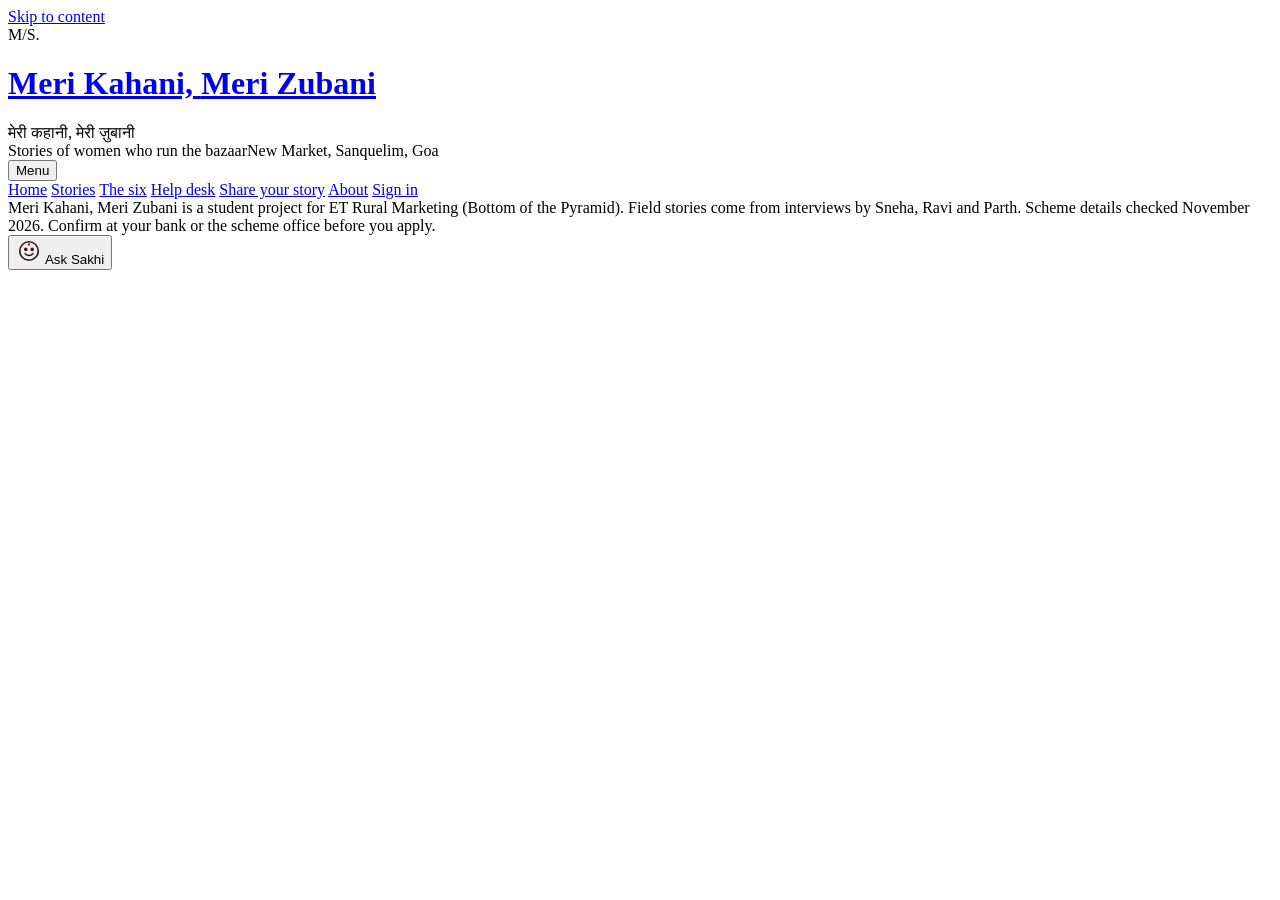
==== index.html @ ed1f63de "Add files via upload" ====
<!DOCTYPE html>
<html lang="en">
<head>
<meta charset="utf-8">
<meta name="viewport" content="width=device-width, initial-scale=1">
<title>Meri Kahani, Meri Zubani — stories of women who run the bazaar</title>
<meta name="description" content="Meri Kahani, Meri Zubani (my story, in my own words) shares the stories of women micro-entrepreneurs from Sanquelim, Keri and Surla in Goa, with a help desk on loans and government schemes.">
<link rel="stylesheet" href="css/fonts.css">
<link rel="stylesheet" href="css/style.css">
<link rel="icon" href="data:image/svg+xml,%3Csvg xmlns='http://www.w3.org/2000/svg' viewBox='0 0 48 48'%3E%3Crect width='48' height='48' rx='6' fill='%231E5B3C'/%3E%3Ctext x='24' y='34' font-size='28' text-anchor='middle' fill='%23F1C232' font-family='Georgia'%3Eक%3C/text%3E%3C/svg%3E">
</head>
<body>
<a class="skip" href="#view">Skip to content</a>

<header class="mast">
  <div class="board">
    <span class="ms">M/S.</span>
    <h1><a href="#home"><span class="nb">Meri Kahani,</span> <span class="nb">Meri Zubani</span></a></h1>
    <span class="deva" lang="hi">मेरी कहानी, मेरी ज़ुबानी</span>
    <div class="addr">Stories of women who run the bazaar<span>New Market, Sanquelim, Goa</span></div>
  </div>
  <div class="toran" aria-hidden="true"></div>
  <button class="btn small plain menu-btn" id="menuBtn" aria-expanded="false" aria-controls="nav">Menu</button>
</header>

<nav class="nav" id="nav" aria-label="Main">
  <a href="#home" data-r="home">Home</a>
  <a href="#stories" data-r="stories">Stories</a>
  <a href="#women" data-r="women">The six</a>
  <a href="#faq" data-r="faq">Help desk</a>
  <a href="#share" data-r="share">Share your story</a>
  <a href="#about" data-r="about">About</a>
  <span class="spacer"></span>
  <a href="#account" data-r="account" id="accLink">Sign in</a>
</nav>
<div class="navline"></div>

<main id="view" tabindex="-1"></main>

<footer>
  <span>Meri Kahani, Meri Zubani is a student project for ET Rural Marketing (Bottom of the Pyramid). Field stories come from interviews by Sneha, Ravi and Parth.</span>
  <span>Scheme details checked November 2026. Confirm at your bank or the scheme office before you apply. <span id="dataNote"></span></span>
</footer>

<!-- Sakhi help bot -->
<button class="bot-fab" id="botFab" aria-controls="bot" aria-expanded="false">
  <span class="face" aria-hidden="true"><svg width="26" height="26" viewBox="0 0 48 48" fill="none" stroke="#2B1B10" stroke-width="3" stroke-linecap="round"><circle cx="24" cy="24" r="17"/><circle cx="18" cy="21" r="1.8" fill="#2B1B10"/><circle cx="30" cy="21" r="1.8" fill="#2B1B10"/><path d="M17 29c4 4 10 4 14 0"/><circle cx="24" cy="12" r="2.2" fill="#B3261E" stroke="none"/></svg></span>
  <span class="txt">Ask Sakhi</span>
</button>
<section class="win bot" id="bot" hidden aria-label="Sakhi help bot">
  <div class="win-bar red" id="botBar"><h3>Sakhi, your help desk</h3><button id="botClose" aria-label="Close Sakhi">&times;</button></div>
  <div class="bot-log" id="botLog" aria-live="polite"></div>
  <div class="bot-sugg" id="botSugg"></div>
  <form id="botForm" autocomplete="off">
    <label class="sr-only" for="botIn">Ask a question</label>
    <input id="botIn" type="text" placeholder="Ask about loans, schemes, SHGs…">
    <button class="btn small green" type="submit">Ask</button>
  </form>
</section>

<div class="scrim" id="scrim" hidden></div>
<div class="toast" id="toast" role="status" hidden></div>

<script src="js/config.js"></script>
<script src="js/data.js"></script>
<script src="js/store.js"></script>
<script src="js/app.js"></script>
<script src="js/bot.js"></script>
</body>
</html>
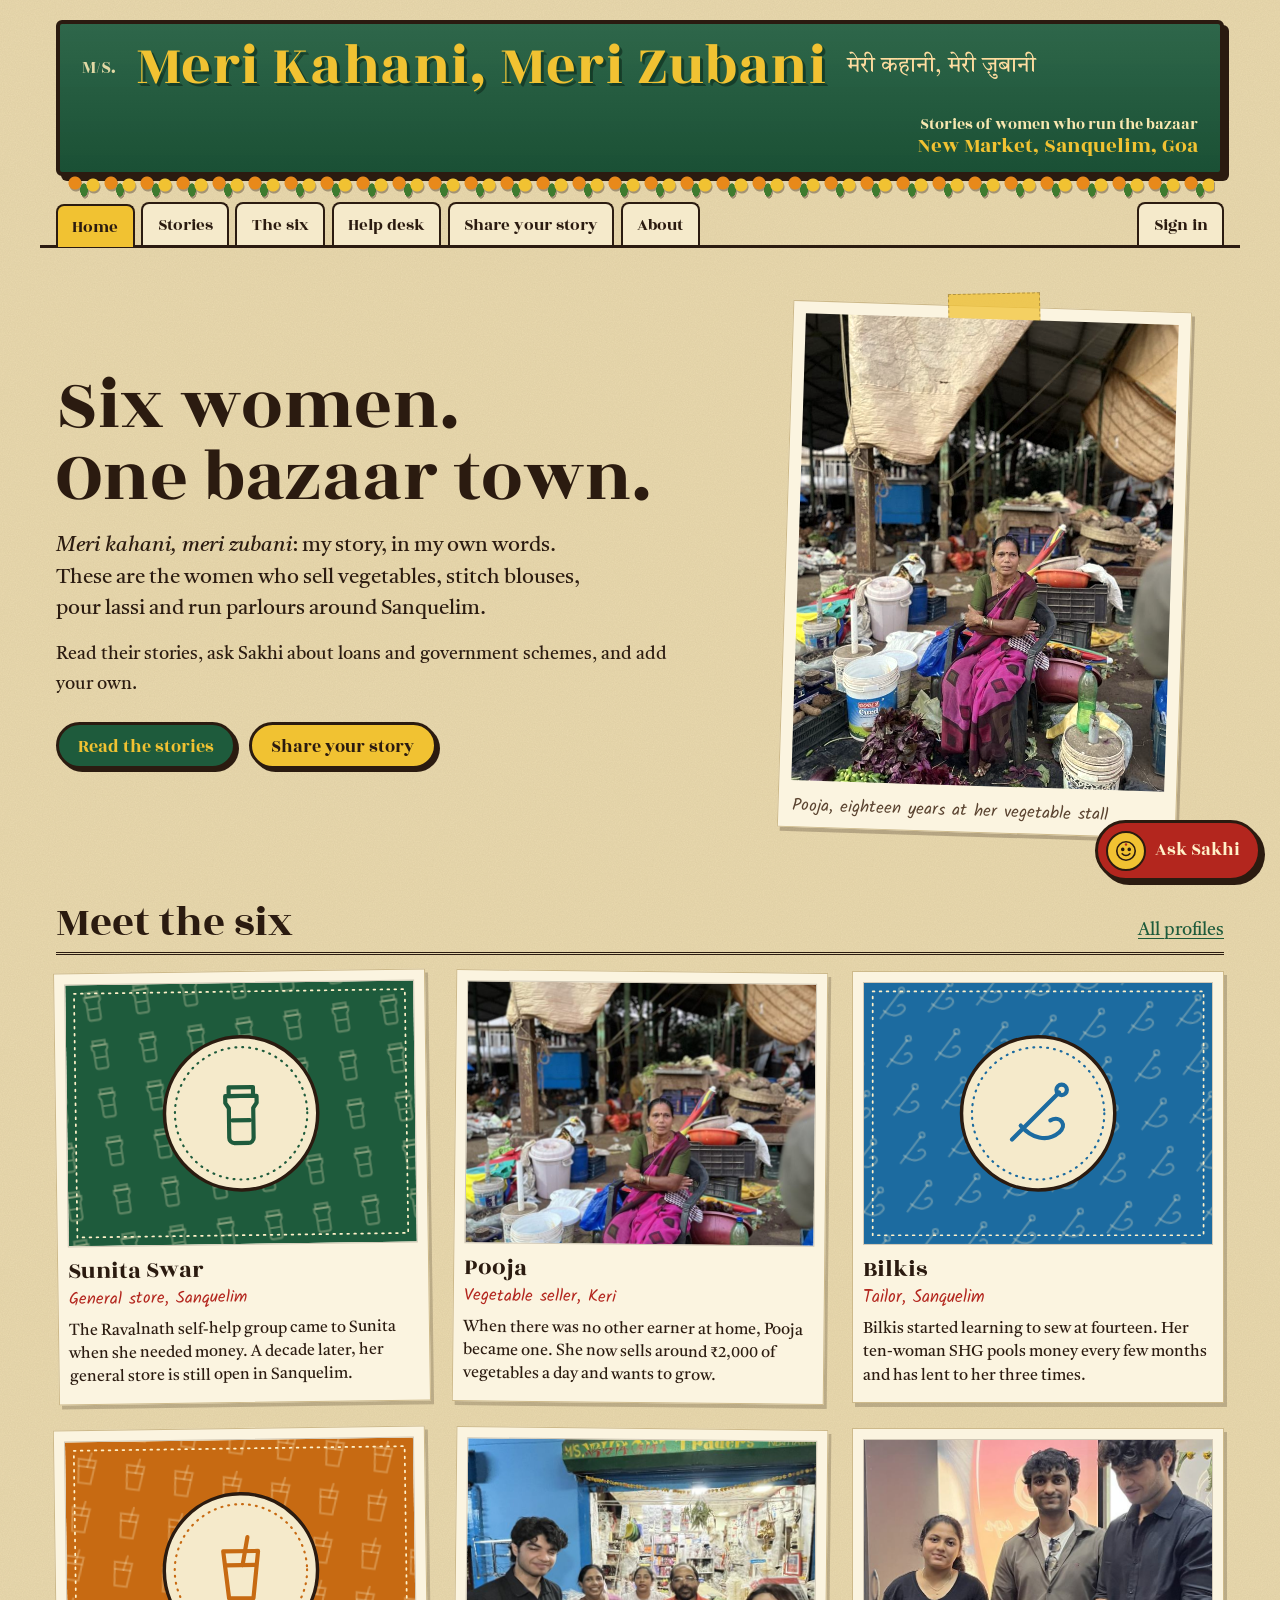
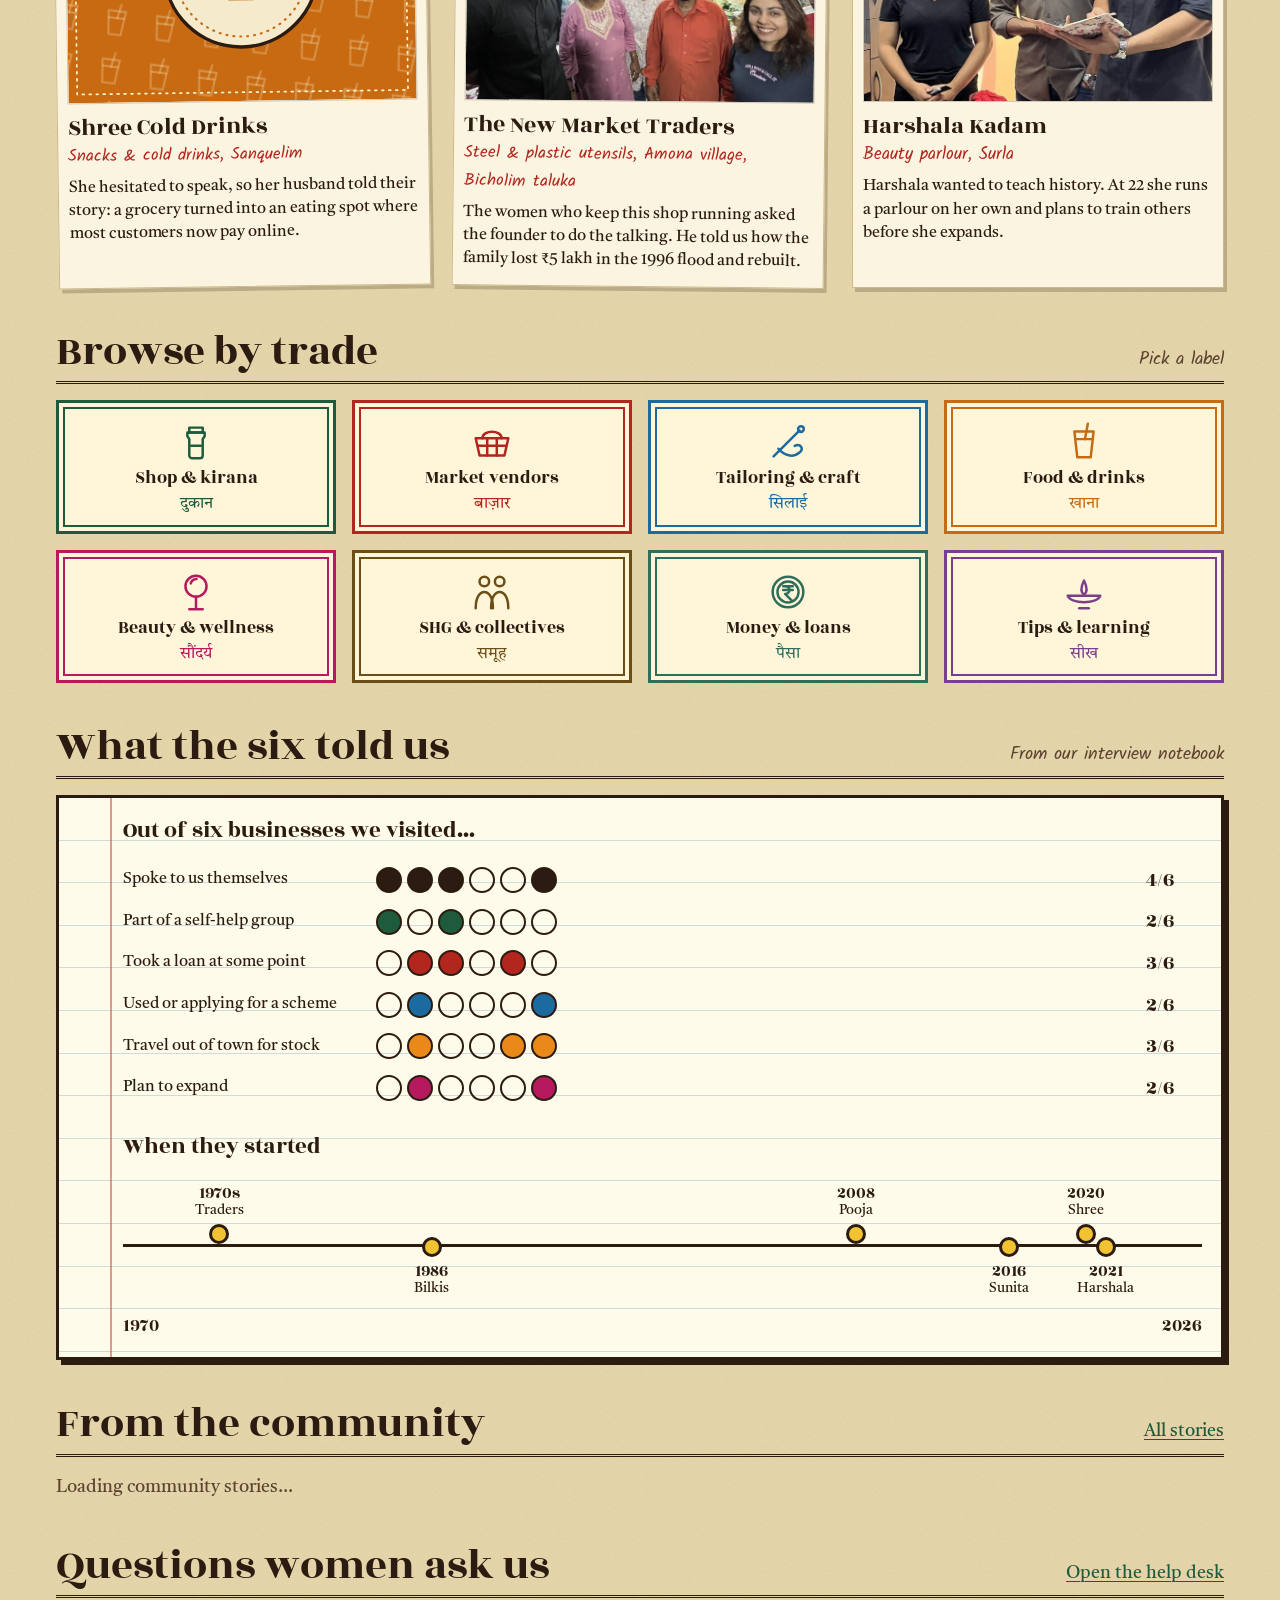
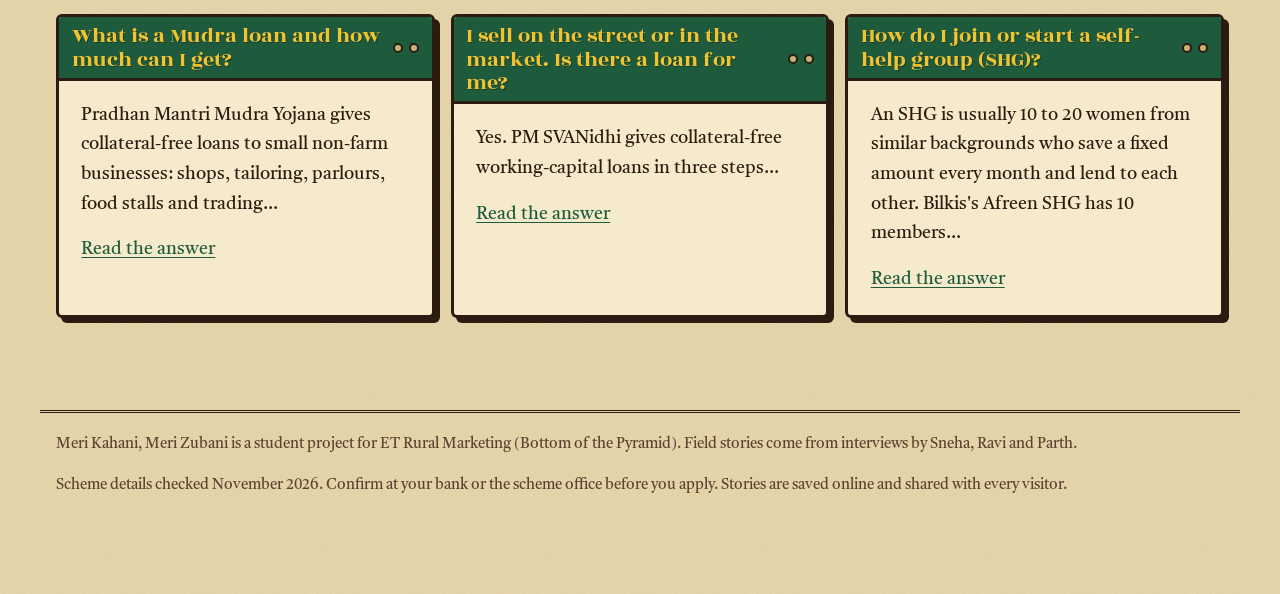
==== commit 051d4fa5: "Add files via upload" ====
--- a/index.html
+++ b/index.html
@@ -5,8 +5,342 @@
 <meta name="viewport" content="width=device-width, initial-scale=1">
 <title>Meri Kahani, Meri Zubani — stories of women who run the bazaar</title>
 <meta name="description" content="Meri Kahani, Meri Zubani (my story, in my own words) shares the stories of women micro-entrepreneurs from Sanquelim, Keri and Surla in Goa, with a help desk on loans and government schemes.">
-<link rel="stylesheet" href="css/fonts.css">
-<link rel="stylesheet" href="css/style.css">
+<style>
+/* Self-hosted Google Fonts (SIL Open Font License) via Fontsource */
+@font-face{font-family:'Rozha One';font-style:normal;font-weight:400;font-display:swap;src:url([data-uri]) format('woff2');unicode-range:U+0000-00FF,U+0131,U+0152-0153,U+02BB-02BC,U+02C6,U+02DA,U+02DC,U+0304,U+0308,U+0329,U+2000-206F,U+20AC,U+20B9,U+2122,U+2191,U+2193,U+2212,U+2215,U+FEFF,U+FFFD}
+@font-face{font-family:'Rozha One';font-style:normal;font-weight:400;font-display:swap;src:url([data-uri]) format('woff2');unicode-range:U+0900-097F,U+1CD0-1CF9,U+200C-200D,U+20A8,U+20B9,U+20F0,U+25CC,U+A830-A839,U+A8E0-A8FF,U+11B00-11B09}
+@font-face{font-family:'Kalam';font-style:normal;font-weight:400;font-display:swap;src:url([data-uri]) format('woff2');unicode-range:U+0000-00FF,U+0131,U+0152-0153,U+02BB-02BC,U+02C6,U+02DA,U+02DC,U+0304,U+0308,U+0329,U+2000-206F,U+20AC,U+20B9,U+2122,U+2191,U+2193,U+2212,U+2215,U+FEFF,U+FFFD}
+@font-face{font-family:'Kalam';font-style:normal;font-weight:400;font-display:swap;src:url([data-uri]) format('woff2');unicode-range:U+0900-097F,U+1CD0-1CF9,U+200C-200D,U+20A8,U+20B9,U+20F0,U+25CC,U+A830-A839,U+A8E0-A8FF,U+11B00-11B09}
+@font-face{font-family:'Kalam';font-style:normal;font-weight:700;font-display:swap;src:url([data-uri]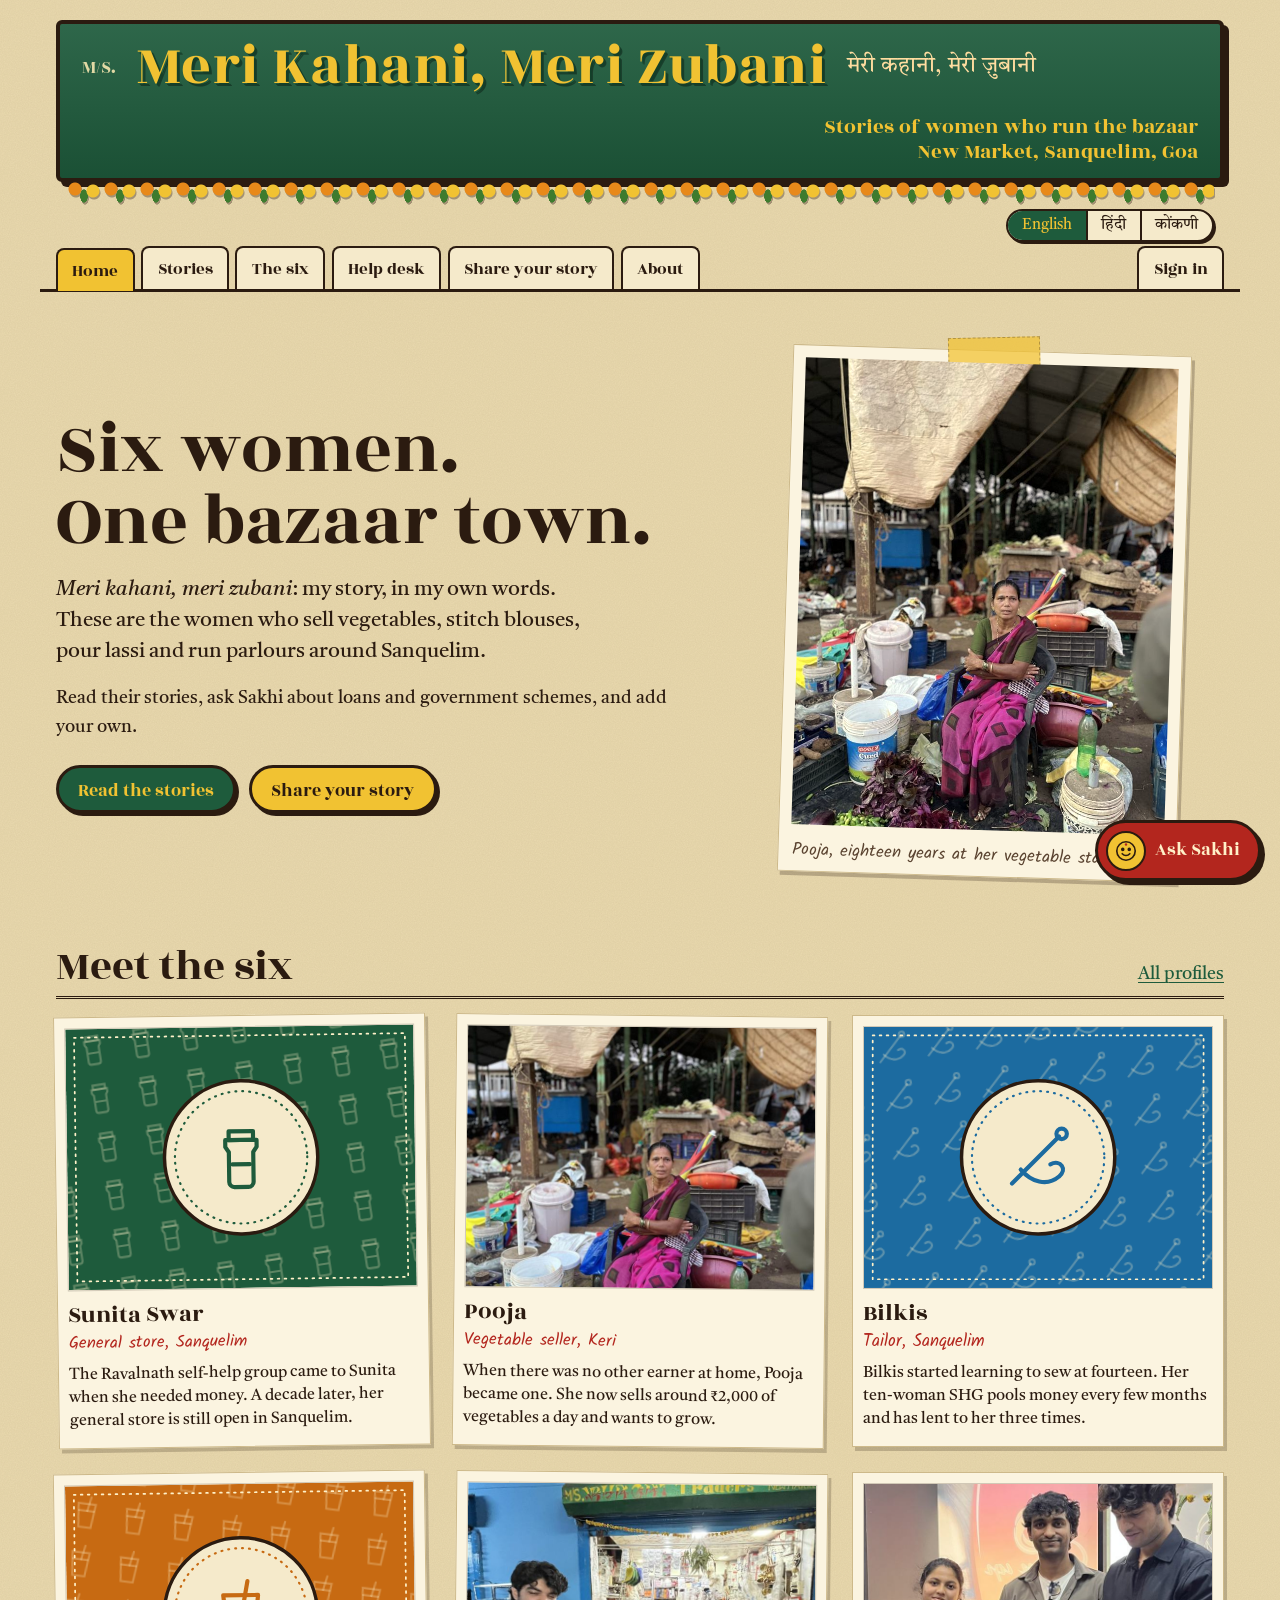
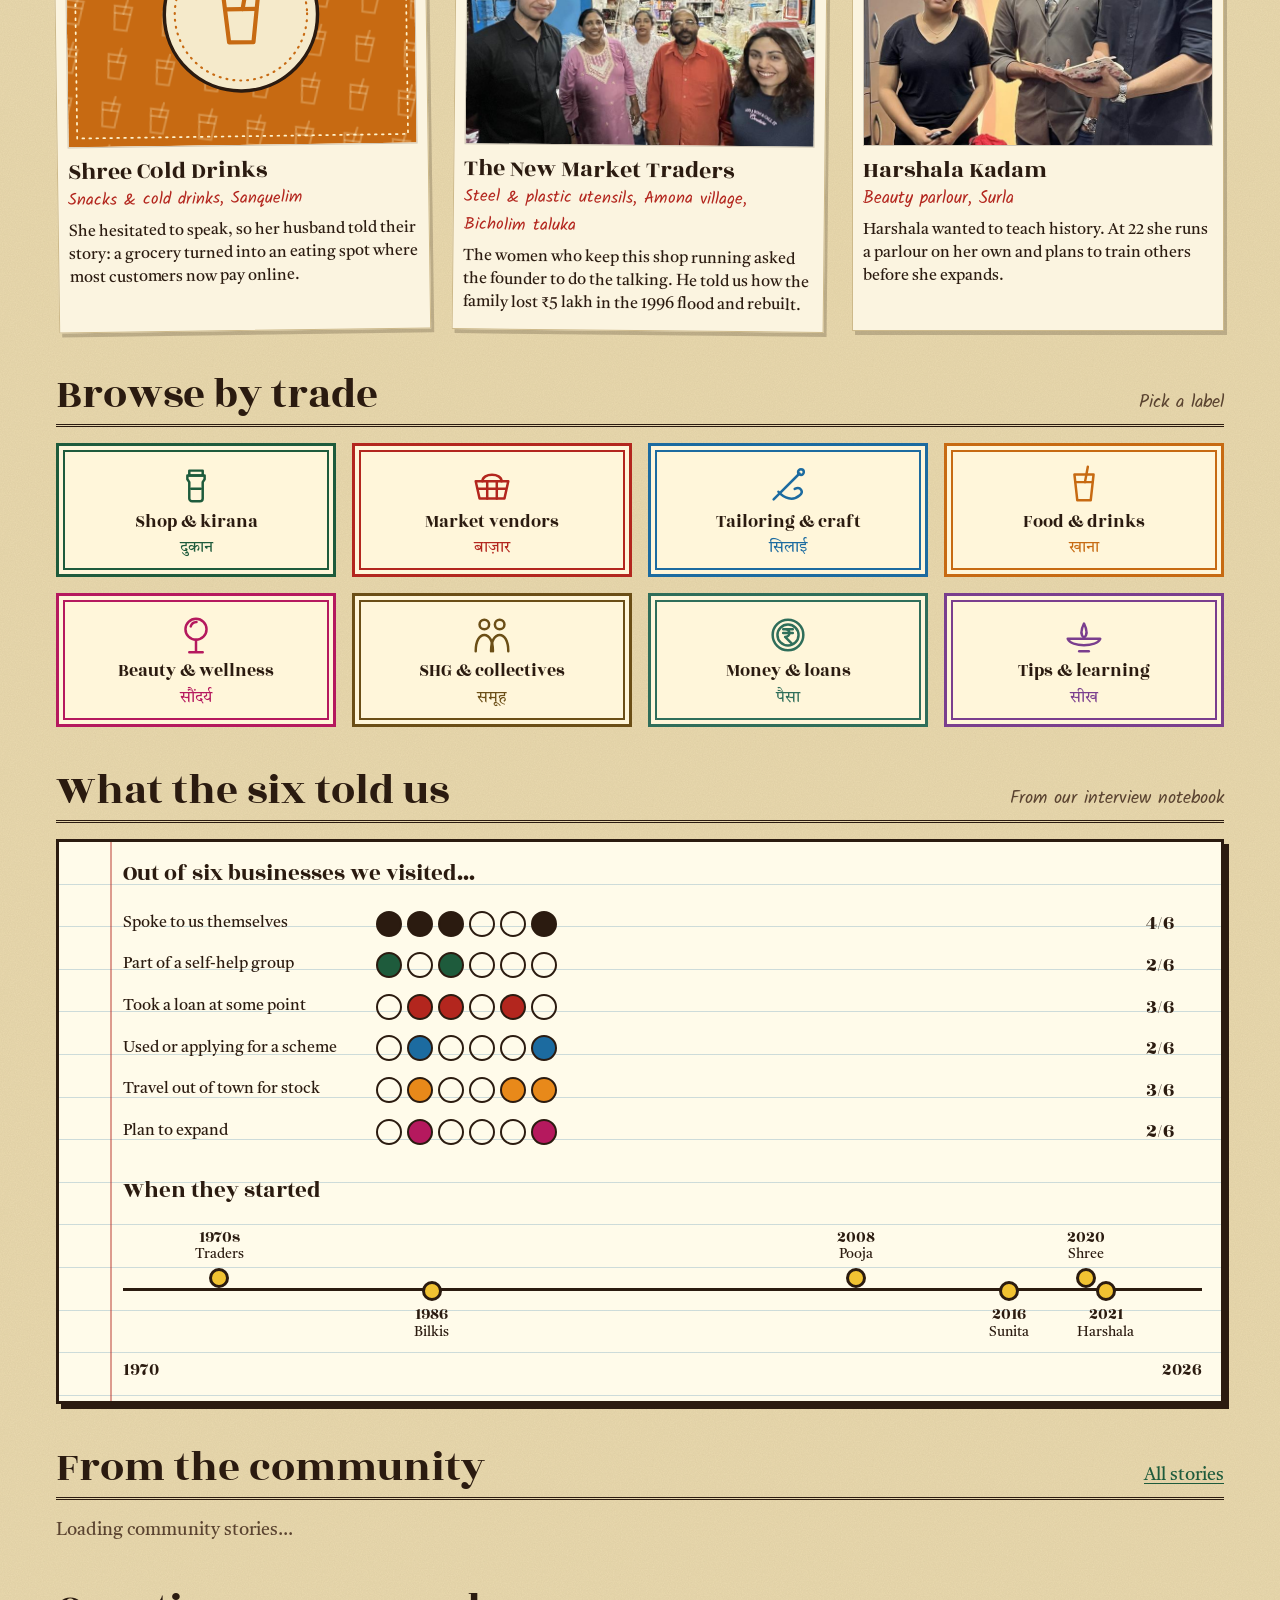
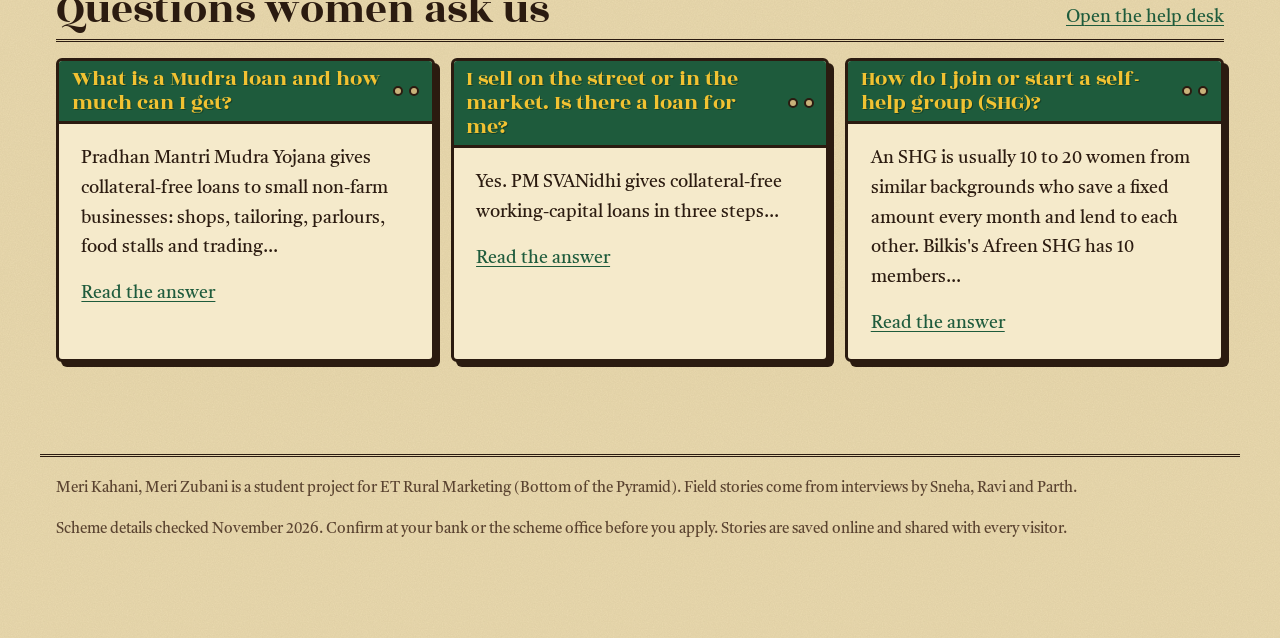
==== commit 3594b2ef: "Rename index (1).html to index.html" ====
--- a/index.html
+++ b/index.html
@@ -93,6 +93,21 @@
 .nav .who{font-family:var(--hand);font-size:1.05rem;padding-bottom:.3rem}
 .navline{max-width:1200px;margin:0 auto;border-top:3px solid var(--ink)}
 .mast .menu-btn{display:none}
+.mast-tools{display:flex;justify-content:flex-end;align-items:center;gap:.6rem;margin:.35rem 10px 0}
+.langs{display:inline-flex;border:2px solid var(--ink);border-radius:999px;overflow:hidden;background:var(--paper-2);box-shadow:2px 2px 0 var(--ink)}
+.langs button{font:inherit;font-size:.95rem;line-height:1.2;border:0;background:transparent;padding:.3rem .85rem .25rem;cursor:pointer;color:var(--ink)}
+.langs button+button{border-left:2px solid var(--ink)}
+.langs button[lang="hi"],.langs button[lang="kok"]{font-family:"Tiro Devanagari Hindi",serif;font-size:1.02rem}
+.langs button[aria-pressed="true"]{background:var(--green);color:var(--yellow)}
+.langs button:hover{background:#FBE7A6;color:var(--ink)}
+.langs button[aria-pressed="true"]:hover{background:var(--green-dk);color:var(--yellow)}
+/* Devanagari pages: a touch more line height, no letter-spacing tricks */
+body.deva{line-height:1.75}
+body.deva .prose p{line-height:1.9}
+body.deva h2,body.deva h3{line-height:1.25}
+body.deva .hero h2{line-height:1.15}
+body.deva .prose p:first-of-type::first-letter{float:none;font-size:inherit;padding:0;color:inherit;font-family:inherit;line-height:inherit}
+body.deva .nav a{font-family:"Tiro Devanagari Hindi",var(--display);font-size:1.12rem}
 
 main{max-width:1200px;margin:0 auto;padding:1.5rem 1rem 4rem;min-height:60vh}
 .page[hidden]{display:none}
@@ -287,7 +302,7 @@
 .bot{position:fixed;right:1.2rem;bottom:5.4rem;z-index:50;width:min(390px,calc(100vw - 2rem));height:min(560px,calc(100vh - 7rem));display:flex;flex-direction:column;margin:0}
 .bot[hidden]{display:none}
 .bot .win-bar{cursor:move;user-select:none}
-.bot .win-bar button{font-family:Arial,sans-serif;font-size:1.2rem;background:var(--yellow);border:2px solid var(--ink);border-radius:4px;width:28px;height:28px;cursor:pointer;font-weight:bold;line-height:1;margin-left:auto}
+.bot .win-bar button{font-family:Arial,sans-serif;font-size:1.2rem;color:var(--ink);background:var(--yellow);border:2px solid var(--ink);border-radius:4px;width:28px;height:28px;cursor:pointer;font-weight:bold;line-height:1;margin-left:auto}
 .bot-log{flex:1;overflow-y:auto;padding:.9rem;display:flex;flex-direction:column;gap:.6rem;
   background:#FFF8E2;background-image:radial-gradient(rgba(43,27,16,.06) 1px,transparent 1px);background-size:14px 14px}
 .msg{max-width:88%;padding:.5rem .75rem;border:2px solid var(--ink);border-radius:10px;font-size:1rem;line-height:1.5}
@@ -323,7 +338,8 @@
   .board .ms,.board .addr{display:none}
   .board h1{font-size:2.05rem}
   .board .deva{font-size:1.05rem}
-  .mast .menu-btn{display:inline-flex;margin:.6rem 0 0}
+  .mast .menu-btn{display:inline-flex}
+  .mast-tools{justify-content:space-between}
   .nav{display:none;flex-direction:column;align-items:stretch;margin-top:.5rem}
   .nav.open{display:flex}
   .nav a{border-radius:6px;border-bottom:2px solid var(--ink)}
@@ -344,26 +360,33 @@
 <link rel="icon" href="data:image/svg+xml,%3Csvg xmlns='http://www.w3.org/2000/svg' viewBox='0 0 48 48'%3E%3Crect width='48' height='48' rx='6' fill='%231E5B3C'/%3E%3Ctext x='24' y='34' font-size='28' text-anchor='middle' fill='%23F1C232' font-family='Georgia'%3Eक%3C/text%3E%3C/svg%3E">
 </head>
 <body>
-<a class="skip" href="#view">Skip to content</a>
+<a class="skip" href="#view" data-i18n="Skip to content">Skip to content</a>
 
 <header class="mast">
   <div class="board">
     <span class="ms">M/S.</span>
     <h1><a href="#home"><span class="nb">Meri Kahani,</span> <span class="nb">Meri Zubani</span></a></h1>
     <span class="deva" lang="hi">मेरी कहानी, मेरी ज़ुबानी</span>
-    <div class="addr">Stories of women who run the bazaar<span>New Market, Sanquelim, Goa</span></div>
+    <div class="addr"><span class="t1" data-i18n="Stories of women who run the bazaar">Stories of women who run the bazaar</span><span data-i18n="New Market, Sanquelim, Goa">New Market, Sanquelim, Goa</span></div>
   </div>
   <div class="toran" aria-hidden="true"></div>
-  <button class="btn small plain menu-btn" id="menuBtn" aria-expanded="false" aria-controls="nav">Menu</button>
+  <div class="mast-tools">
+    <div class="langs" role="group" aria-label="Language / भाषा / भास">
+      <button type="button" data-lang="en" lang="en" aria-pressed="true">English</button>
+      <button type="button" data-lang="hi" lang="hi" aria-pressed="false">हिंदी</button>
+      <button type="button" data-lang="kok" lang="kok" aria-pressed="false">कोंकणी</button>
+    </div>
+    <button class="btn small plain menu-btn" id="menuBtn" aria-expanded="false" aria-controls="nav" data-i18n="Menu">Menu</button>
+  </div>
 </header>
 
 <nav class="nav" id="nav" aria-label="Main">
-  <a href="#home" data-r="home">Home</a>
-  <a href="#stories" data-r="stories">Stories</a>
-  <a href="#women" data-r="women">The six</a>
-  <a href="#faq" data-r="faq">Help desk</a>
-  <a href="#share" data-r="share">Share your story</a>
-  <a href="#about" data-r="about">About</a>
+  <a href="#home" data-r="home" data-i18n="Home">Home</a>
+  <a href="#stories" data-r="stories" data-i18n="Stories">Stories</a>
+  <a href="#women" data-r="women" data-i18n="The six">The six</a>
+  <a href="#faq" data-r="faq" data-i18n="Help desk">Help desk</a>
+  <a href="#share" data-r="share" data-i18n="Share your story">Share your story</a>
+  <a href="#about" data-r="about" data-i18n="About">About</a>
   <span class="spacer"></span>
   <a href="#account" data-r="account" id="accLink">Sign in</a>
 </nav>
@@ -372,23 +395,23 @@
 <main id="view" tabindex="-1"></main>
 
 <footer>
-  <span>Meri Kahani, Meri Zubani is a student project for ET Rural Marketing (Bottom of the Pyramid). Field stories come from interviews by Sneha, Ravi and Parth.</span>
-  <span>Scheme details checked November 2026. Confirm at your bank or the scheme office before you apply. <span id="dataNote"></span></span>
+  <span data-i18n="Meri Kahani, Meri Zubani is a student project for ET Rural Marketing (Bottom of the Pyramid). Field stories come from interviews by Sneha, Ravi and Parth.">Meri Kahani, Meri Zubani is a student project for ET Rural Marketing (Bottom of the Pyramid). Field stories come from interviews by Sneha, Ravi and Parth.</span>
+  <span><span data-i18n="Scheme details checked November 2026. Confirm at your bank or the scheme office before you apply.">Scheme details checked November 2026. Confirm at your bank or the scheme office before you apply.</span> <span id="dataNote"></span></span>
 </footer>
 
 <!-- Sakhi help bot -->
 <button class="bot-fab" id="botFab" aria-controls="bot" aria-expanded="false">
   <span class="face" aria-hidden="true"><svg width="26" height="26" viewBox="0 0 48 48" fill="none" stroke="#2B1B10" stroke-width="3" stroke-linecap="round"><circle cx="24" cy="24" r="17"/><circle cx="18" cy="21" r="1.8" fill="#2B1B10"/><circle cx="30" cy="21" r="1.8" fill="#2B1B10"/><path d="M17 29c4 4 10 4 14 0"/><circle cx="24" cy="12" r="2.2" fill="#B3261E" stroke="none"/></svg></span>
-  <span class="txt">Ask Sakhi</span>
+  <span class="txt" data-i18n="Ask Sakhi">Ask Sakhi</span>
 </button>
-<section class="win bot" id="bot" hidden aria-label="Sakhi help bot">
-  <div class="win-bar red" id="botBar"><h3>Sakhi, your help desk</h3><button id="botClose" aria-label="Close Sakhi">&times;</button></div>
+<section class="win bot" id="bot" hidden aria-label="Sakhi">
+  <div class="win-bar red" id="botBar"><h3 data-i18n="Sakhi, your help desk">Sakhi, your help desk</h3><button id="botClose" aria-label="Close Sakhi" data-i18n-aria="Close Sakhi">&times;</button></div>
   <div class="bot-log" id="botLog" aria-live="polite"></div>
   <div class="bot-sugg" id="botSugg"></div>
   <form id="botForm" autocomplete="off">
-    <label class="sr-only" for="botIn">Ask a question</label>
-    <input id="botIn" type="text" placeholder="Ask about loans, schemes, SHGs…">
-    <button class="btn small green" type="submit">Ask</button>
+    <label class="sr-only" for="botIn" data-i18n="Ask a question">Ask a question</label>
+    <input id="botIn" type="text" placeholder="Ask about loans, schemes, SHGs…" data-i18n-ph="Ask about loans, schemes, SHGs…">
+    <button class="btn small green" type="submit" data-i18n="Ask">Ask</button>
   </form>
 </section>
 
@@ -493,7 +516,7 @@
     years: "18 years",
     since: 2008,
     shg: "Not a member",
-    loans: "One loan at the start, then municipal support",
+    loans: "₹5,000 loan at the start, then municipal support",
     plans: "Planning to expand",
     interviewers: ["parth"],
     photo: "[data-uri]",
@@ -505,7 +528,7 @@
     story: [
       "Under the canvas sheets of the market, Pooja sits among bundles of red amaranth, ivy gourd and brinjal. She has been doing this for eighteen years.",
       "She started because someone had to. “I didn’t have a bread earner in my household. My husband doesn’t have a job,” she told Parth. The stall became the household's income, and Pooja became the person who decides how that money is spent.",
-      "She took a loan at the beginning. After that, support came from the municipality. She is not part of a self-help group. Most of her stock travels a long way to reach her, from Mayem and from Dodamarg across the border.",
+      "She took a loan of ₹5,000 at the beginning. After that, support came from the municipality. She is not part of a self-help group. Most of her stock travels a long way to reach her, from Mayem and from Dodamarg across the border.",
       "On a typical day she sells about ₹2,000 worth of vegetables. Asked whether she has thought about expanding, her answer was quick: “Yes, we are thinking of expanding.” After eighteen years at the same spot, she is still planning ahead."
     ],
     lessons: [
@@ -892,6 +915,655 @@
   ["Govt. of Goa: EDC", "https://www.goa.gov.in/department/economic-development-corporation/"],
   ["Lakhpati Didi", "https://lakhpatididi.gov.in/"]
 ];
+
+</script>
+<script>
+/* Meri Kahani, Meri Zubani — languages: English (en), Hindi (hi), Konkani (kok, Devanagari script).
+   t("English text") returns the text in the chosen language, falling back to English.
+   Story and help-desk translations live in data-hi.js and data-kok.js (AK.tr.hi / AK.tr.kok). */
+(function(){
+"use strict";
+window.AK = window.AK || {};
+AK.tr = AK.tr || {};
+
+const LANGS = [
+  {code:"en",  label:"English", html:"en"},
+  {code:"hi",  label:"हिंदी",    html:"hi"},
+  {code:"kok", label:"कोंकणी",   html:"kok"}
+];
+
+/* UI text: "English": ["Hindi", "Konkani"] */
+const UI = {
+  /* chrome */
+  "Skip to content": ["सीधे सामग्री पर जाएँ", "सरळ मजकुराचेर वचात"],
+  "Menu": ["मेन्यू", "मेनू"],
+  "Home": ["होम", "मुखेल पान"],
+  "Stories": ["कहानियाँ", "काण्यो"],
+  "The six": ["छह महिलाएँ", "स बायलो"],
+  "Help desk": ["मदद केंद्र", "मजत केंद्र"],
+  "Share your story": ["अपनी कहानी बताएँ", "तुमची काणी सांगात"],
+  "About": ["परिचय", "आमचे विशीं"],
+  "Sign in": ["साइन इन", "सायन इन"],
+  "{name}’s account": ["{name} का खाता", "{name} हांचें खातें"],
+  "Language": ["भाषा", "भास"],
+  "Stories of women who run the bazaar": ["बाज़ार चलाने वाली महिलाओं की कहानियाँ", "बाजार चलोवपी बायलांच्यो काण्यो"],
+  "New Market, Sanquelim, Goa": ["न्यू मार्केट, सांखली, गोवा", "न्यू मार्केट, साखळी, गोंय"],
+  "Meri Kahani, Meri Zubani is a student project for ET Rural Marketing (Bottom of the Pyramid). Field stories come from interviews by Sneha, Ravi and Parth.":
+    ["मेरी कहानी, मेरी ज़ुबानी ET रूरल मार्केटिंग (बॉटम ऑफ़ द पिरामिड) का एक छात्र प्रोजेक्ट है। फ़ील्ड कहानियाँ स्नेहा, रवि और पार्थ के इंटरव्यू से ली गई हैं।",
+     "मेरी कहानी, मेरी ज़ुबानी हो ET रूरल मार्केटिंग (बॉटम ऑफ द पिरामिड) खातीर विद्यार्थ्यांचो प्रकल्प. फील्ड काण्यो स्नेहा, रवी आनी पार्थ हांच्या मुलाखतींतल्यान घेतल्यात."],
+  "Scheme details checked November 2026. Confirm at your bank or the scheme office before you apply.":
+    ["योजनाओं की जानकारी नवंबर 2026 में जाँची गई। आवेदन से पहले अपने बैंक या योजना कार्यालय से पुष्टि करें।",
+     "येवजण्यांची म्हायती नोव्हेंबर 2026 त तपासल्या. अर्ज करचे पयलीं तुमच्या बँकेंत वा येवजणेच्या कार्यालयांत खात्री करात."],
+  "Stories are saved online and shared with every visitor.": ["कहानियाँ ऑनलाइन सेव होती हैं और हर विज़िटर देख सकता है।", "काण्यो ऑनलायन सांबाळटात आनी दरेक भेट दिवपी तीं पळोवंक शकता."],
+  "Couldn't reach the online database, so stories are being saved in this browser only.": ["ऑनलाइन डेटाबेस से जुड़ नहीं पाए, इसलिए कहानियाँ सिर्फ़ इसी ब्राउज़र में सेव हो रही हैं।", "ऑनलायन डेटाबेसाक जोडूंक जायना, देखून काण्यो फकत ह्याच ब्राउजरांत सांबाळटात."],
+  "Stories are saved in this browser only. Add Supabase keys in js/config.js to share them online.": ["कहानियाँ सिर्फ़ इसी ब्राउज़र में सेव होती हैं। ऑनलाइन साझा करने के लिए js/config.js में Supabase की कुंजियाँ डालें।", "काण्यो फकत ह्याच ब्राउजरांत सांबाळटात. ऑनलायन वांटपाक js/config.js हातूंत Supabase च्यो चाव्यो घालात."],
+
+  /* bot window */
+  "Ask Sakhi": ["सखी से पूछें", "सखीक विचारात"],
+  "Sakhi, your help desk": ["सखी, आपकी मददगार", "सखी, तुमची मजतगार"],
+  "Close Sakhi": ["सखी बंद करें", "सखी बंद करात"],
+  "Ask a question": ["सवाल पूछें", "प्रस्न विचारात"],
+  "Ask about loans, schemes, SHGs…": ["लोन, योजनाएँ, SHG के बारे में पूछें…", "रीण, येवजण्यो, SHG विशीं विचारात…"],
+  "Ask": ["पूछें", "विचारात"],
+
+  /* general */
+  "Please confirm": ["कृपया पुष्टि करें", "उपकार करून खात्री करात"],
+  "Keep it": ["रहने दें", "तशेंच दवरात"],
+  "Sign in first": ["पहले साइन इन करें", "पयलीं सायन इन करात"],
+  "Sign in or create account": ["साइन इन करें या खाता बनाएँ", "सायन इन करात वा खातें उगडात"],
+  "The database is taking too long to answer. Check your internet and try again.": ["डेटाबेस जवाब देने में बहुत देर लगा रहा है। इंटरनेट जाँचें और फिर से कोशिश करें।", "डेटाबेस जाप दिवंक खूब वेळ घेता. इंटरनेट तपासात आनी परत यत्न करात."],
+  "Something went wrong. Check your internet and try again.": ["कुछ गड़बड़ हो गई। इंटरनेट जाँचें और फिर से कोशिश करें।", "कांय तरी चूक जाली. इंटरनेट तपासात आनी परत यत्न करात."],
+
+  /* reactions */
+  "Shabaash!": ["शाबाश!", "शाबास!"],
+  "Copy link": ["लिंक कॉपी करें", "लिंक कॉपी करात"],
+  "Comments": ["टिप्पणियाँ", "प्रतिक्रिया"],
+  "No comments yet. Say something encouraging.": ["अभी कोई टिप्पणी नहीं। कुछ हौसला बढ़ाने वाला लिखें।", "अजून प्रतिक्रिया ना. उमेद दिवपी कांय तरी बरयात."],
+  "Add a comment": ["टिप्पणी लिखें", "प्रतिक्रिया बरयात"],
+  "Post comment": ["टिप्पणी भेजें", "प्रतिक्रिया धाडात"],
+  "Create a free account to cheer for a story.": ["किसी कहानी को शाबाशी देने के लिए मुफ़्त खाता बनाएँ।", "काणयेक शाबासकी दिवंक फुकट खातें उगडात."],
+  "Create a free account to comment.": ["टिप्पणी करने के लिए मुफ़्त खाता बनाएँ।", "प्रतिक्रिया दिवंक फुकट खातें उगडात."],
+  "Link copied": ["लिंक कॉपी हो गया", "लिंक कॉपी जाली"],
+  "Copy the address from your browser bar": ["ब्राउज़र के पते वाली पट्टी से लिंक कॉपी करें", "ब्राउजराच्या पत्त्याच्या पट्टेंतल्यान लिंक कॉपी करात"],
+  "Comment posted": ["टिप्पणी भेज दी गई", "प्रतिक्रिया धाडल्या"],
+  "Loading comments…": ["टिप्पणियाँ लोड हो रही हैं…", "प्रतिक्रिया लोड जातात…"],
+
+  /* cards */
+  "Field story": ["फ़ील्ड कहानी", "फील्ड काणी"],
+
+  /* home */
+  "Six women.": ["छह महिलाएँ।", "स बायलो."],
+  "One bazaar town.": ["एक बाज़ार वाला कस्बा।", "एक बाजारपेठ."],
+  "home.lead": ["<i>मेरी कहानी, मेरी ज़ुबानी</i>: अपनी कहानी, अपने शब्दों में। ये वे महिलाएँ हैं जो सांखली के आसपास सब्ज़ी बेचती हैं, ब्लाउज़ सिलती हैं, लस्सी परोसती हैं और पार्लर चलाती हैं।",
+                "<i>मेरी कहानी, मेरी ज़ुबानी</i>: म्हजी काणी, म्हज्याच उतरांनी. ह्यो बायलो साखळी भोंवतणी भाजी विकतात, ब्लावज शिवतात, लस्सी दितात आनी पार्लर चलयतात."],
+  "home.lead.en": ["", ""],
+  "Read their stories, ask Sakhi about loans and government schemes, and add your own.": ["उनकी कहानियाँ पढ़ें, लोन और सरकारी योजनाओं के बारे में सखी से पूछें, और अपनी कहानी भी जोड़ें।", "तांच्यो काण्यो वाचात, रीण आनी सरकारी येवजण्यां विशीं सखीक विचारात, आनी तुमची काणी लेगीत जोडात."],
+  "Read the stories": ["कहानियाँ पढ़ें", "काण्यो वाचात"],
+  "Pooja, eighteen years at her vegetable stall": ["पूजा, अठारह साल से अपनी सब्ज़ी की दुकान पर", "पूजा, अठरा वर्सां तिच्या भाजयेच्या दुकानार"],
+  "Meet the six": ["छह महिलाओं से मिलें", "स बायलांक मेळात"],
+  "All profiles": ["सभी प्रोफ़ाइल", "सगळीं प्रोफायलां"],
+  "Browse by trade": ["काम के हिसाब से देखें", "वेवसाया प्रमाण पळयात"],
+  "Pick a label": ["एक लेबल चुनें", "एक लेबल वेंचात"],
+  "What the six told us": ["छह महिलाओं ने हमें क्या बताया", "स बायलांनी आमकां कितें सांगलें"],
+  "From our interview notebook": ["हमारी इंटरव्यू नोटबुक से", "आमच्या मुलाखतीच्या वहयेंतल्यान"],
+  "Out of six businesses we visited…": ["हमने जिन छह व्यवसायों को देखा, उनमें से…", "आमी भेट दिल्ल्या स वेवसायां पयकीं…"],
+  "Spoke to us themselves": ["खुद हमसे बात की", "स्वता आमचे कडेन उलयल्यो"],
+  "Part of a self-help group": ["स्वयं सहायता समूह की सदस्य", "स्वयं साहाय्य गटाच्यो वांगडी"],
+  "Took a loan at some point": ["कभी न कभी लोन लिया", "केन्ना तरी रीण घेतलें"],
+  "Used or applying for a scheme": ["योजना का लाभ लिया या आवेदन कर रही हैं", "येवजणेचो फायदो घेतला वा अर्ज करतात"],
+  "Travel out of town for stock": ["सामान के लिए शहर से बाहर जाती हैं", "माल हाडूंक शारा भायर वतात"],
+  "Plan to expand": ["व्यवसाय बढ़ाने की योजना", "वेवसाय वाडोवपाची येवजण"],
+  "{n} of 6": ["6 में से {n}", "6 पयकीं {n}"],
+  "When they started": ["उन्होंने कब शुरुआत की", "तांणी केन्ना सुरवात केली"],
+  "From the community": ["समुदाय की कहानियाँ", "समाजांतल्यो काण्यो"],
+  "All stories": ["सभी कहानियाँ", "सगळ्यो काण्यो"],
+  "Loading community stories…": ["समुदाय की कहानियाँ लोड हो रही हैं…", "समाजांतल्यो काण्यो लोड जातात…"],
+  "No community stories yet.": ["अभी समुदाय की कोई कहानी नहीं।", "अजून समाजांतली एकूय काणी ना."],
+  "Share the first one": ["पहली कहानी आप बताएँ", "पयली काणी तुमी सांगात"],
+  "Questions women ask us": ["महिलाएँ हमसे जो सवाल पूछती हैं", "बायलो आमकां विचारतात ते प्रस्न"],
+  "Open the help desk": ["मदद केंद्र खोलें", "मजत केंद्र उगडात"],
+  "Read the answer": ["जवाब पढ़ें", "जाप वाचात"],
+
+  /* stories page */
+  "Search stories": ["कहानियाँ खोजें", "काण्यो सोदात"],
+  "Search by name, place or trade": ["नाम, जगह या काम से खोजें", "नांव, जागो वा वेवसाया प्रमाण सोदात"],
+  "Show": ["दिखाएँ", "दाखयात"],
+  "Field and community stories": ["फ़ील्ड और समुदाय की कहानियाँ", "फील्ड आनी समाजांतल्यो काण्यो"],
+  "Field stories only": ["सिर्फ़ फ़ील्ड कहानियाँ", "फकत फील्ड काण्यो"],
+  "Community stories only": ["सिर्फ़ समुदाय की कहानियाँ", "फकत समाजांतल्यो काण्यो"],
+  "Filter by category": ["श्रेणी से छाँटें", "वर्गा प्रमाण वेंचात"],
+  "All": ["सभी", "सगळीं"],
+  "No stories match. Try another category or search word.": ["कोई कहानी नहीं मिली। दूसरी श्रेणी या दूसरा शब्द आज़माएँ।", "एकूय काणी मेळ्ळी ना. दुसरो वर्ग वा दुसरो शब्द वापरून पळयात."],
+  "Share a story in this category": ["इस श्रेणी में कहानी बताएँ", "ह्या वर्गांत काणी सांगात"],
+
+  /* women page */
+  "Sanquelim, Keri, Surla and Amona": ["सांखली, केरी, सुर्ला और आमोणा", "साखळी, केरी, सुर्ला आनी आमोणें"],
+  "women.lead": ["हमने उत्तर गोवा के बिचोलिम तालुका में सांखली के आसपास छह छोटे व्यवसायों का दौरा किया। चार महिलाओं ने अपनी कहानी खुद बताई। बाकी दो दुकानों पर, उन्हें चलाने वाली महिलाएँ अनजान लोगों से बात करने में झिझकीं और अपने पति से जवाब देने को कहा। हमने वे कहानियाँ पतियों के शब्दों में रखी हैं, क्योंकि वह झिझक भी इस तस्वीर का हिस्सा है। यह मंच इसीलिए है कि अगली बार कहानी वह खुद सुनाए।",
+                 "आमी उत्तर गोंयच्या डिचोली तालुक्यांतल्या साखळी भोंवतणच्या स ल्हान वेवसायांक भेट दिली. चार बायलांनी आपली काणी स्वता सांगली. उरिल्ल्या दोन दुकानांचेर, तीं चलोवपी बायलो अनवळखी मनशांकडेन उलोवंक कचरल्यो आनी तांणी आपल्या घोवाक जाप दिवंक सांगलें. ह्यो काण्यो आमी घोवांच्या उतरांनी दवरल्यात, कित्याक ती कचरप लेगीत ह्या चित्राचो एक भाग. फुडली काणी तिणें स्वता सांगची, देखूनच हो मंच."],
+
+  /* story page */
+  "All six profiles": ["सभी छह प्रोफ़ाइल", "सगळीं स प्रोफायलां"],
+  "Interviewed by {names}": ["इंटरव्यू: {names}", "मुलाखत: {names}"],
+  " & ": [" और ", " आनी "],
+  "What other women can take from this": ["दूसरी महिलाएँ इससे क्या सीख सकती हैं", "हेर बायलो हातूंतल्यान कितें शिकूं येतात"],
+  "Have a question about this?": ["इस बारे में कोई सवाल है?", "हाचे विशीं कांय प्रस्न आसा?"],
+  "From the interview notebook": ["इंटरव्यू नोटबुक से", "मुलाखतीच्या वहयेंतल्यान"],
+  "Original interview, in English.": ["मूल इंटरव्यू, अंग्रेज़ी में।", "मूळ मुलाखत, इंग्लीशींत."],
+  "Business facts": ["व्यवसाय की जानकारी", "वेवसायाची म्हायती"],
+  "Business": ["व्यवसाय", "वेवसाय"],
+  "Place": ["जगह", "जागो"],
+  "Running": ["कब से", "केन्ना सावन"],
+  "SHG": ["SHG", "SHG"],
+  "Finance": ["पैसा", "पयसो"],
+  "Next": ["आगे", "फुडें"],
+  "More stories": ["और कहानियाँ", "आनीक काण्यो"],
+  "Which loans or schemes could help a business like {name}'s?": ["{name} जैसे व्यवसाय की मदद कौन से लोन या योजनाएँ कर सकती हैं?", "{name} हांच्या सारक्या वेवसायाक खंयचें रीण वा येवजण उपकारतली?"],
+
+  /* post page */
+  "By {name}": ["{name} द्वारा", "{name} हांणी बरयल्लें"],
+  " from ": [", ", ", "],
+  "Delete this story": ["यह कहानी हटाएँ", "ही काणी काडून उडयात"],
+  "Delete “{title}”? This can't be undone.": ["“{title}” हटाएँ? इसे वापस नहीं लाया जा सकता।", "“{title}” काडून उडोवची? ती परत मेळची ना."],
+  "Delete story": ["कहानी हटाएँ", "काणी काडून उडयात"],
+  "Story deleted": ["कहानी हटा दी गई", "काणी काडून उडयली"],
+
+  /* share */
+  "Every business has a beginning worth telling. Write yours, add photos, a video or a voice note, and other women can learn from it.":
+    ["हर व्यवसाय की शुरुआत बताने लायक होती है। अपनी लिखें, फ़ोटो, वीडियो या वॉइस नोट जोड़ें, ताकि दूसरी महिलाएँ उससे सीख सकें।", "दरेक वेवसायाची सुरवात सांगपा सारकी आसता. तुमची बरयात, फोटो, व्हिडियो वा आवाजाचो संदेश जोडात, म्हणजे हेर बायलो तातूंतल्यान शिकतल्यो."],
+  "You need a free account so your story shows your name and you can edit or delete it later.": ["आपको एक मुफ़्त खाता चाहिए, ताकि कहानी पर आपका नाम दिखे और आप बाद में उसे बदल या हटा सकें।", "तुमकां फुकट खातें जाय, म्हणजे काणयेचेर तुमचें नांव दिसतलें आनी उपरांत ती बदलूंक वा काडूंक मेळटली."],
+  "Write your story": ["अपनी कहानी लिखें", "तुमची काणी बरयात"],
+  "Title": ["शीर्षक", "माथाळो"],
+  "For example: How I started my pickle business": ["जैसे: मैंने अपना अचार का व्यवसाय कैसे शुरू किया", "देखीक: हांवें म्हजो लोणच्याचो वेवसाय कसो सुरू केलो"],
+  "Category": ["श्रेणी", "वर्ग"],
+  "Village or town": ["गाँव या शहर", "गांव वा शार"],
+  "(optional)": ["(ज़रूरी नहीं)", "(गरजेचें ना)"],
+  "Your story": ["आपकी कहानी", "तुमची काणी"],
+  "What do you sell? How did you start? What was hard, and what helped? Write in any language.": ["आप क्या बेचती हैं? शुरुआत कैसे की? क्या मुश्किल था, और किससे मदद मिली? किसी भी भाषा में लिखें।", "तुमी कितें विकतात? सुरवात कशी केली? कितें कठीण आशिल्लें आनी कितें उपकारलें? खंयच्याय भाशेंत बरयात."],
+  "Photos, video or voice notes": ["फ़ोटो, वीडियो या वॉइस नोट", "फोटो, व्हिडियो वा आवाजाचे संदेश"],
+  "(up to 6 files, 15 MB each)": ["(6 फ़ाइल तक, हर एक 15 MB तक)", "(6 फायलीं मेरेन, दरेक 15 MB मेरेन)"],
+  "Drop files here or <u>choose files</u>": ["फ़ाइलें यहाँ छोड़ें या <u>फ़ाइलें चुनें</u>", "फायली हांगा सोडात वा <u>फायली वेंचात</u>"],
+  "Voice note": ["वॉइस नोट", "आवाजाचो संदेश"],
+  "Remove {name}": ["{name} हटाएँ", "{name} काडात"],
+  "Publish story": ["कहानी प्रकाशित करें", "काणी उजवाडाक हाडात"],
+  "Cancel": ["रद्द करें", "रद्द करात"],
+  "{name} isn't a photo, video or audio file.": ["{name} फ़ोटो, वीडियो या ऑडियो फ़ाइल नहीं है।", "{name} ही फोटो, व्हिडियो वा ऑडियो फायल न्हय."],
+  "{name} is larger than 15 MB. Try a shorter video or a smaller photo.": ["{name} 15 MB से बड़ी है। छोटा वीडियो या छोटी फ़ोटो आज़माएँ।", "{name} 15 MB परस व्हडली. ल्हान व्हिडियो वा ल्हान फोटो वापरात."],
+  "You can add up to 6 files.": ["आप 6 फ़ाइल तक जोड़ सकती हैं।", "तुमी 6 फायलीं मेरेन जोडूंक शकतात."],
+  "Add a title for your story.": ["अपनी कहानी का शीर्षक लिखें।", "तुमच्या काणयेक माथाळो दियात."],
+  "Write a few more lines. Your story needs at least 20 characters.": ["कुछ और पंक्तियाँ लिखें। कहानी कम से कम 20 अक्षरों की होनी चाहिए।", "आनीक कांय वळी बरयात. काणी उण्यांत उणी 20 अक्षरांची जाय."],
+  "Publishing…": ["प्रकाशित हो रही है…", "उजवाडाक येता…"],
+  "Story published": ["कहानी प्रकाशित हो गई", "काणी उजवाडाक आयली"],
+  "Uploading {i} of {n}…": ["{n} में से {i} अपलोड हो रही है…", "{n} पयकीं {i} अपलोड जाता…"],
+  "Saving your story…": ["आपकी कहानी सेव हो रही है…", "तुमची काणी सांबाळटा…"],
+
+  /* account */
+  "Username": ["यूज़रनेम", "यूजरनांव"],
+  "Password": ["पासवर्ड", "पासवर्ड"],
+  "Create an account": ["खाता बनाएँ", "खातें उगडात"],
+  "Your name": ["आपका नाम", "तुमचें नांव"],
+  "Your business": ["आपका व्यवसाय", "तुमचो वेवसाय"],
+  "e.g. Tailoring": ["जैसे सिलाई", "देखीक शिवण"],
+  "(letters and numbers)": ["(अक्षर और अंक)", "(अक्षरां आनी आंकडे)"],
+  "(at least 6 characters)": ["(कम से कम 6 अक्षर)", "(उण्यांत उणीं 6 अक्षरां)"],
+  "Create account": ["खाता बनाएँ", "खातें उगडात"],
+  "No email needed. Keep your username and password safe: write them down somewhere private.": ["ईमेल की ज़रूरत नहीं। अपना यूज़रनेम और पासवर्ड सुरक्षित रखें: उन्हें किसी निजी जगह लिख लें।", "ईमेलाची गरज ना. तुमचें यूजरनांव आनी पासवर्ड सुरक्षीत दवरात: तीं खंय तरी खाजगी सुवातेर बरोवन दवरात."],
+  "Your account is saved in this browser on this device.": ["आपका खाता इसी डिवाइस के इसी ब्राउज़र में सेव है।", "तुमचें खातें ह्याच उपकरणाच्या ह्याच ब्राउजरांत सांबाळ्ळां."],
+  "Usernames have 3 to 24 letters, numbers or underscores.": ["यूज़रनेम में 3 से 24 अक्षर, अंक या अंडरस्कोर होते हैं।", "यूजरनांवांत 3 ते 24 अक्षरां, आंकडे वा अंडरस्कोर आसतात."],
+  "Signed in. Welcome back, {name}": ["साइन इन हो गया। फिर से स्वागत है, {name}", "सायन इन जालें. परत येवकार, {name}"],
+  "Enter your name.": ["अपना नाम लिखें।", "तुमचें नांव बरयात."],
+  "Username needs 3 to 24 letters, numbers or underscores.": ["यूज़रनेम में 3 से 24 अक्षर, अंक या अंडरस्कोर चाहिए।", "यूजरनांवांत 3 ते 24 अक्षरां, आंकडे वा अंडरस्कोर जाय."],
+  "Password needs at least 6 characters.": ["पासवर्ड में कम से कम 6 अक्षर चाहिए।", "पासवर्डांत उण्यांत उणीं 6 अक्षरां जाय."],
+  "Account created": ["खाता बन गया", "खातें उगडलें"],
+  "Your profile": ["आपकी प्रोफ़ाइल", "तुमची प्रोफायल"],
+  "Name": ["नाम", "नांव"],
+  "Username: {u}": ["यूज़रनेम: {u}", "यूजरनांव: {u}"],
+  "Save profile": ["प्रोफ़ाइल सेव करें", "प्रोफायल सांबाळात"],
+  "Sign out": ["साइन आउट", "सायन आवट"],
+  "Your stories": ["आपकी कहानियाँ", "तुमच्यो काण्यो"],
+  "Write another": ["एक और लिखें", "आनीक एक बरयात"],
+  "You haven't shared a story yet.": ["आपने अभी तक कोई कहानी नहीं बताई है।", "तुमी अजून एकूय काणी सांगूंक ना."],
+  "Profile saved": ["प्रोफ़ाइल सेव हो गई", "प्रोफायल सांबाळ्ळी"],
+  "Signed out": ["साइन आउट हो गया", "सायन आवट जालें"],
+
+  /* faq */
+  "Ask Sakhi a question": ["सखी से सवाल पूछें", "सखीक प्रस्न विचारात"],
+  "faq.lead": ["व्यवसाय बढ़ाने, लोन, सरकारी योजनाओं और काग़ज़ात के बारे में आसान जवाब। आँकड़े नवंबर 2026 में जाँचे गए। नियम बदलते रहते हैं, इसलिए आवेदन से पहले अपने बैंक या योजना कार्यालय से पुष्टि करें।",
+               "वेवसाय वाडोवप, रीण, सरकारी येवजण्यो आनी कागदपत्रां विशीं सोंपीं जापो. आंकडे नोव्हेंबर 2026 त तपासल्यात. नेम बदलतात, देखून अर्ज करचे पयलीं तुमच्या बँकेंत वा येवजणेच्या कार्यालयांत खात्री करात."],
+  "Help desk topics": ["मदद केंद्र के विषय", "मजत केंद्राचे विशय"],
+  "Where to go: {w}": ["कहाँ जाएँ: {w}", "खंय वचप: {w}"],
+  "Sources": ["स्रोत", "स्रोत"],
+  "This help desk gives general information, not legal or financial advice.": ["यह मदद केंद्र सामान्य जानकारी देता है, कानूनी या वित्तीय सलाह नहीं।", "हें मजत केंद्र सादी म्हायती दिता, कायदेशीर वा आर्थीक सल्लो न्हय."],
+  "faq.translated": ["", ""],
+
+  /* about */
+  "About this project": ["इस प्रोजेक्ट के बारे में", "ह्या प्रकल्पा विशीं"],
+  "Why “Meri Kahani, Meri Zubani”": ["“मेरी कहानी, मेरी ज़ुबानी” क्यों", "“मेरी कहानी, मेरी ज़ुबानी” कित्याक"],
+  "about.why": [
+    "<p>पिरामिड के निचले हिस्से की महिलाएँ भारत के छोटे व्यापार का बड़ा हिस्सा चलाती हैं: सब्ज़ी की दुकान, सिलाई का कमरा, किसी दुकान के ऊपर का पार्लर। लोन, स्वयं सहायता समूहों और सरकारी योजनाओं का उनका अनुभव अक्सर उस अगली महिला तक नहीं पहुँचता जिसे इसकी ज़रूरत है।</p><p>हमें मिलीं कई महिलाएँ बोलने में झिझकीं और अपने पति से जवाब देने को कहा। यह नाम एक वादा है: यहाँ वह अपनी कहानी खुद, अपने शब्दों में, लिखकर या वॉइस नोट से सुनाती है।</p><p>यह मंच ग्रामीण बाज़ारों में महिला उद्यमिता पर ET रूरल मार्केटिंग प्रोजेक्ट के लिए बना है। यह तीन काम करता है: छह व्यवसायों की जीवन-कहानियाँ बताता है, लोन और योजनाओं पर उनके सवालों के जवाब देता है, और दूसरी महिलाओं को फ़ोटो, वीडियो और वॉइस नोट के साथ अपनी कहानी प्रकाशित करने की जगह देता है।</p>",
+    "<p>पिरामिडाच्या सकयल्या भागांतल्यो बायलो भारतांतलो ल्हान वेपार चड प्रमाणांत चलयतात: भाजयेचें दुकान, शिवणाची कूड, दुकानाचेर आशिल्लें पार्लर. रीण, स्वयं साहाय्य गट आनी सरकारी येवजण्यां विशीं तांचो अणभव जाका गरज आसा त्या फुडल्या बायलेमेरेन पावना.</p><p>आमकां मेळिल्ल्यो जायत्यो बायलो उलोवंक कचरल्यो आनी तांणी घोवाक जाप दिवंक सांगलें. हें नांव एक उतर: हांगा ती आपली काणी स्वता, आपल्याच उतरांनी, बरोवन वा आवाजाच्या संदेशान सांगता.</p><p>हो मंच ग्रामीण बाजारांतल्या बायलांच्या उद्येगशीलताये विशीं ET रूरल मार्केटिंग प्रकल्पा खातीर तयार केला. तो तीन कामां करता: स वेवसायांच्यो जिवीत-काण्यो सांगता, रीण आनी येवजण्यां विशीं तांच्या प्रस्नांक जापो दिता, आनी हेर बायलांक फोटो, व्हिडियो आनी आवाजाच्या संदेशां वांगडा आपली काणी उजवाडाक हाडपाक सुवात दिता.</p>"],
+  "How we gathered the stories": ["हमने कहानियाँ कैसे इकट्ठा कीं", "आमी काण्यो कश्यो एकठांय केल्यो"],
+  "about.how": [
+    "<li>उत्तर गोवा के बिचोलिम तालुका में सांखली और आसपास हर व्यवसाय पर आमने-सामने, तय सवालों वाले इंटरव्यू।</li><li>सबसे एक जैसे मुख्य सवाल: कितने साल से व्यवसाय, SHG सदस्यता, लोन और योजनाएँ, पैसे का फ़ैसला कौन करता है, मुश्किलें और आगे की योजना।</li><li>छह में से दो दुकानों पर महिलाएँ झिझकीं और पति से जवाब देने को कहा। हमने इसे एक निष्कर्ष माना: छोटे शहरों की कई महिलाओं से उनके अपने व्यवसाय के बारे में शायद ही पूछा जाता है।</li><li>दो महिलाओं ने PRA तरीक़े से अपने व्यवसाय को खुद अंक दिए।</li><li>कहानियाँ इंटरव्यू के लिखित रूप से बनाई गई हैं। हिंदी और कोंकणी अनुवाद AI की मदद से किए गए हैं।</li><li>सखी, मदद बॉट, मदद केंद्र और छह कहानियों से जवाब देती है, इसलिए उसे किसी AI सेवा की ज़रूरत नहीं।</li>",
+    "<li>उत्तर गोंयच्या डिचोली तालुक्यांतल्या साखळी आनी भोंवतणच्या दरेक वेवसायाचेर, मुखामुखी, थारायिल्ल्या प्रस्नांच्यो मुलाखती.</li><li>सगळ्यांक तेच मुखेल प्रस्न: वेवसाय कितलीं वर्सां, SHG सदस्यताय, रीण आनी येवजण्यो, पयशांचो निर्णय कोण घेता, अडचणी आनी फुडली येवजण.</li><li>स पयकीं दोन दुकानांचेर बायलो कचरल्यो आनी घोवाक जाप दिवंक सांगलें. आमी हें एक निश्कर्श म्हूण नोंद केलें: ल्हान शारांतल्या जायत्या बायलांक तांच्याच वेवसाया विशीं क्वचितूच विचारतात.</li><li>दोन बायलांनी PRA पद्दतीन आपल्या वेवसायाक स्वता गूण दिले.</li><li>काण्यो मुलाखतींच्या लिखीत रुपांतल्यान बरयल्यात. हिंदी आनी कोंकणी अणकार AI च्या आदारान केल्यात.</li><li>सखी, मजतीचो बॉट, मजत केंद्र आनी स काण्यां वयल्यान जाप दिता, देखून तिका खंयचीच AI सेवा जायना.</li>"],
+  "Your data": ["आपका डेटा", "तुमचो डेटा"],
+  "about.data.online": ["<p>खाते, कहानियाँ, फ़ोटो और टिप्पणियाँ एक ऑनलाइन डेटाबेस में सेव होती हैं, ताकि हर विज़िटर प्रकाशित कहानियाँ पढ़ सके। आपको सिर्फ़ यूज़रनेम और पासवर्ड चाहिए; हम ईमेल या फ़ोन नंबर नहीं माँगते। आप अपनी कहानियाँ अपने खाते के पेज से कभी भी हटा सकती हैं।</p>",
+                        "<p>खातीं, काण्यो, फोटो आनी प्रतिक्रिया ऑनलायन डेटाबेसांत सांबाळटात, म्हणजे दरेक भेट दिवपी उजवाडाक आयिल्ल्यो काण्यो वाचूंक शकता. तुमकां फकत यूजरनांव आनी पासवर्ड जाय; आमी ईमेल वा फोन नंबर मागना. तुमच्यो काण्यो तुमी खात्याच्या पानार केन्नाय काडूंक शकतात.</p>"],
+  "about.data.local": ["<p>खाते, कहानियाँ, फ़ोटो और टिप्पणियाँ इसी डिवाइस पर आपके अपने ब्राउज़र में सेव होती हैं। वे किसी सर्वर पर नहीं जातीं और दूसरे विज़िटर उन्हें नहीं देख सकते। ब्राउज़र डेटा मिटाने से वे भी मिट जाती हैं।</p>",
+                       "<p>खातीं, काण्यो, फोटो आनी प्रतिक्रिया ह्याच उपकरणाचेर तुमच्याच ब्राउजरांत सांबाळटात. तीं खंयच्याच सर्वराचेर वचनात आनी हेर भेट दिवपी तीं पळोवंक शकनात. ब्राउजर डेटा पुसल्यार तीं लेगीत पुसतात.</p>"],
+  "Field team": ["फ़ील्ड टीम", "फील्ड पंगड"],
+  "Field interviewer": ["फ़ील्ड इंटरव्यूअर", "फील्ड मुलाखतकार"],
+  "Sneha": ["स्नेहा", "स्नेहा"], "Ravi": ["रवि", "रवी"], "Parth": ["पार्थ", "पार्थ"],
+  "With the traders at New Market": ["न्यू मार्केट में व्यापारी परिवार के साथ", "न्यू मार्केटांत वेपारी कुटुंबा वांगडा"],
+
+  /* not found */
+  "This page isn't here": ["यह पेज यहाँ नहीं है", "हें पान हांगा ना"],
+  "The story may have been deleted, or it was saved in another browser.": ["हो सकता है कहानी हटा दी गई हो, या किसी दूसरे ब्राउज़र में सेव हुई हो।", "काणी काडून उडयल्ली आसूं येता, वा दुसऱ्या ब्राउजरांत सांबाळ्ळी आसूं येता."],
+  "Go to the home page": ["होम पेज पर जाएँ", "मुखेल पानार वचात"],
+
+  /* store messages */
+  "That username is taken. Try adding a number.": ["यह यूज़रनेम पहले से लिया हुआ है। कोई अंक जोड़कर देखें।", "हें यूजरनांव आदींच घेतलां. एक आंकडो जोडून पळयात."],
+  "Username or password doesn't match. Check both and try again.": ["यूज़रनेम या पासवर्ड मेल नहीं खाता। दोनों जाँचें और फिर कोशिश करें।", "यूजरनांव वा पासवर्ड जुळना. दोनूय तपासात आनी परत यत्न करात."],
+  "Couldn't save: your browser storage may be full. Remove a large video and try again.": ["सेव नहीं हो सका: ब्राउज़र की जगह भर गई होगी। कोई बड़ा वीडियो हटाकर फिर कोशिश करें।", "सांबाळूंक जायना: ब्राउजराची सुवात भरिल्ली आसूं येता. व्हडलो व्हिडियो काडून परत यत्न करात."],
+  "Couldn't load stories. Check your internet and refresh the page.": ["कहानियाँ लोड नहीं हो सकीं। इंटरनेट जाँचें और पेज रीफ़्रेश करें।", "काण्यो लोड जाल्यो नात. इंटरनेट तपासात आनी पान रिफ्रेश करात."],
+  "Couldn't publish your story. Try again in a moment.": ["आपकी कहानी प्रकाशित नहीं हो सकी। थोड़ी देर में फिर कोशिश करें।", "तुमची काणी उजवाडाक हाडूंक जायना. थोड्या वेळान परत यत्न करात."],
+  "Couldn't post your comment. Try again.": ["आपकी टिप्पणी नहीं भेजी जा सकी। फिर कोशिश करें।", "तुमची प्रतिक्रिया धाडूंक जायना. परत यत्न करात."],
+  "Couldn't delete this story. Try again.": ["यह कहानी हटाई नहीं जा सकी। फिर कोशिश करें।", "ही काणी काडूंक जायना. परत यत्न करात."],
+  "Couldn't save your profile. Try again.": ["आपकी प्रोफ़ाइल सेव नहीं हो सकी। फिर कोशिश करें।", "तुमची प्रोफायल सांबाळूंक जायना. परत यत्न करात."],
+  "Choose a stronger password: at least 6 characters.": ["मज़बूत पासवर्ड चुनें: कम से कम 6 अक्षर।", "घट पासवर्ड वेंचात: उण्यांत उणीं 6 अक्षरां."],
+  "Too many sign-ups from this network right now. Wait a few minutes and try again.": ["इस नेटवर्क से अभी बहुत सारे साइन-अप हुए हैं। कुछ मिनट रुककर फिर कोशिश करें।", "ह्या नेटवर्कांतल्यान आतां खूब सायन-अप जाल्यात. कांय मिनटां थांबून परत यत्न करात."]
+};
+
+const KEY = "mkmz-lang";
+let lang = "en";
+try{ const s = localStorage.getItem(KEY); if (s && LANGS.some(l => l.code === s)) lang = s; }catch(e){}
+
+function fill(s, vars){ return vars ? s.replace(/\{(\w+)\}/g, (m, k) => (k in vars ? vars[k] : m)) : s; }
+function t(en, vars){
+  if (lang === "en") return fill(en.startsWith("home.") || en.startsWith("women.") || en.startsWith("faq.") || en.startsWith("about.") ? (EN[en] || en) : en, vars);
+  const row = UI[en]; const idx = lang === "hi" ? 0 : 1;
+  const out = row && row[idx] ? row[idx] : (EN[en] || en);
+  return fill(out, vars);
+}
+/* English text for the keyed (long) strings */
+const EN = {
+  "home.lead": "<i>Meri kahani, meri zubani</i>: my story, in my own words. These are the women who sell vegetables, stitch blouses, pour lassi and run parlours around Sanquelim.",
+  "women.lead": "We visited six small businesses around Sanquelim in Bicholim taluka, North Goa. Four women told us their stories themselves. At the other two shops, the women who run them hesitated to speak to strangers and asked their husbands to answer for them. We have kept those stories, told in the husbands' words, because that hesitation is part of the picture. This platform exists so the next telling can be her own.",
+  "faq.lead": "Plain answers about growing a business, loans, government schemes and paperwork. Figures were checked in November 2026. Rules change, so confirm at your bank or the scheme office before you apply.",
+  "about.why": "<p>Women at the bottom of the pyramid run a large share of India's small trade: the vegetable stall, the tailoring room, the parlour above a shop. Their experience of credit, self-help groups and government schemes rarely reaches the next woman who needs it.</p><p>Several women we met hesitated to speak and asked their husbands to answer for them. The name is a promise: here, she tells her own story, in her own words, in writing or in a voice note.</p><p>This platform was built for the ET Rural Marketing project on women's entrepreneurship in rural markets. It does three things. It tells the life stories of six businesses we interviewed. It answers the questions they raised about loans and schemes. And it gives other women a place to publish their own stories, with photos, video and voice notes.</p>",
+  "about.how": "<li>Structured, in-person interviews at each business in and around Sanquelim, Bicholim taluka, North Goa.</li><li>The same core questions for everyone: years in business, SHG membership, loans and schemes, who decides how money is spent, challenges, and plans.</li><li>At two of the six shops, the women hesitated and asked their husbands to answer. We noted this as a finding: many women in small towns are not used to being asked about their own business.</li><li>Two women scored their own business using the PRA method.</li><li>Stories on this site are written from the interview transcripts. Quotes are lightly cleaned for grammar. Hindi and Konkani versions were translated with AI help.</li><li>Sakhi, the help bot, answers from the help-desk content and the six stories, so it works without internet access to any AI service.</li>",
+  "about.data.online": "<p>Accounts, stories, photos and comments are saved in an online database, so every visitor can read published stories. You need only a username and password; we don't ask for email or phone numbers. You can delete your own stories at any time from your account page.</p>",
+  "about.data.local": "<p>Accounts, stories, photos and comments are saved in your own browser on this device. They are not uploaded to a server, and other visitors won't see them. Clearing your browser data deletes them.</p>"
+};
+
+/* Merge a record with its translation: L("women", w) / L("faq", f) / L("cats", c) */
+function L(kind, rec){
+  if (lang === "en" || !rec) return rec;
+  const tr = AK.tr[lang] && AK.tr[lang][kind] && AK.tr[lang][kind][rec.id];
+  return tr ? Object.assign({}, rec, tr) : rec;
+}
+const listeners = [];
+function set(code){
+  if (!LANGS.some(l => l.code === code) || code === lang) return;
+  lang = code;
+  try{ localStorage.setItem(KEY, code); }catch(e){}
+  apply();
+  listeners.forEach(fn => { try{ fn(code); }catch(e){ console.error(e); } });
+}
+/* Static text in index.html: data-i18n (text), data-i18n-html, data-i18n-ph (placeholder), data-i18n-aria */
+function apply(root){
+  root = root || document;
+  const meta = LANGS.find(l => l.code === lang);
+  document.documentElement.lang = meta.html;
+  document.body.classList.toggle("deva", lang !== "en");
+  root.querySelectorAll("[data-i18n]").forEach(el => { el.textContent = t(el.dataset.i18n); });
+  root.querySelectorAll("[data-i18n-html]").forEach(el => { el.innerHTML = t(el.dataset.i18nHtml); });
+  root.querySelectorAll("[data-i18n-ph]").forEach(el => { el.placeholder = t(el.dataset.i18nPh); });
+  root.querySelectorAll("[data-i18n-aria]").forEach(el => { el.setAttribute("aria-label", t(el.dataset.i18nAria)); });
+  root.querySelectorAll("[data-lang]").forEach(b => b.setAttribute("aria-pressed", b.dataset.lang === lang));
+}
+window.I18N = {
+  LANGS, t, L, set, apply,
+  get lang(){ return lang; },
+  onChange(fn){ listeners.push(fn); },
+  locale(){ return lang === "en" ? "en-IN" : lang === "hi" ? "hi-IN" : "kok-IN"; }
+};
+})();
+
+</script>
+<script>
+/* Hindi translations of the stories, categories and help desk (AI-assisted; review by a native speaker welcome). */
+window.AK = window.AK || {}; AK.tr = AK.tr || {};
+AK.tr.hi = {
+cats: {
+  shop: {name:"दुकान और किराना"}, market: {name:"बाज़ार विक्रेता"}, craft: {name:"सिलाई और हस्तकला"}, food: {name:"खाना और पेय"},
+  beauty: {name:"सौंदर्य और देखभाल"}, shg: {name:"SHG और समूह"}, money: {name:"पैसा और लोन"}, learning: {name:"सीख और सुझाव"}
+},
+women: {
+  sunita: {
+    name:"सुनीता स्वार", trade:"जनरल स्टोर", place:"सांखली", years:"10 साल", shg:"रावलनाथ SHG", loans:"कोई लोन नहीं लिया", plans:"विस्तार नहीं करना",
+    title:"काउंटर के पीछे दस साल",
+    dek:"जब सुनीता को पैसों की ज़रूरत थी, तब रावलनाथ स्वयं सहायता समूह उनके पास आया। दस साल बाद भी सांखली में उनकी जनरल स्टोर खुली है।",
+    quote:"स्वयं सहायता समूह ने यह व्यवसाय शुरू करने में मेरी मदद की।",
+    story:[
+      "सुनीता स्वार की जनरल स्टोर दस साल से सांखली की रोज़ की ज़िंदगी का हिस्सा है। इसकी शुरुआत एक ऐसी कमी से हुई जिसे वह अकेले पूरा नहीं कर सकती थीं: दुकान खोलने के लिए पैसे चाहिए थे, और उनके पास नहीं थे।",
+      "मदद उनके अपने मोहल्ले से आई। रावलनाथ स्वयं सहायता समूह ने उनसे संपर्क किया और तब साथ दिया जब व्यवसाय सिर्फ़ एक विचार था। उन्होंने पार्थ को बताया, “मुझे पैसों की मदद चाहिए थी, इसलिए SHG ने मुझसे संपर्क किया।” तब से उन्हें न बैंक लोन की ज़रूरत पड़ी, न किसी सरकारी योजना की।",
+      "दुकान शुरू करते समय कोई परेशानी हुई? हर बार उनका जवाब एक ही था: नहीं। काग़ज़ी कार्रवाई और इनकार की कहानियों के बीच, सुनीता की कहानी बताती है कि जब उधार अपने जानने वालों से मिलता है तो क्या होता है।",
+      "आज वह साफ़ जानती हैं कि वह कहाँ खड़ी हैं। “अब मेरी उम्र हो गई है, इसलिए मैं व्यवसाय नहीं बढ़ाना चाहती।” हर व्यवसाय का बढ़ना ज़रूरी नहीं। कुछ व्यवसाय घर को स्थिर रखने के लिए होते हैं, और उनकी दुकान ने दस साल यही किया है।"
+    ],
+    lessons:["जब बैंक पहुँच से बाहर लगे, तब SHG पहला क़र्ज़दाता बन सकता है।","व्यवसाय न बढ़ाने का फ़ैसला भी एक सही व्यावसायिक फ़ैसला है।"]
+  },
+  pooja: {
+    name:"पूजा", trade:"सब्ज़ी विक्रेता", place:"केरी", years:"18 साल", shg:"सदस्य नहीं", loans:"शुरुआत में ₹5,000 का लोन, फिर नगरपालिका की मदद", plans:"व्यवसाय बढ़ाने की योजना",
+    title:"सुबह की हरी सब्ज़ियों के अठारह साल",
+    dek:"जब घर में कोई और कमाने वाला नहीं था, तब पूजा कमाने वाली बनीं। आज वह रोज़ लगभग ₹2,000 की सब्ज़ियाँ बेचती हैं और आगे बढ़ना चाहती हैं।",
+    quote:"मेरे घर में कोई कमाने वाला नहीं था।",
+    story:[
+      "बाज़ार की तिरपाल के नीचे पूजा लाल भाजी, कुंदरू और बैंगन की गठरियों के बीच बैठती हैं। वह अठारह साल से यही काम कर रही हैं।",
+      "उन्होंने इसलिए शुरुआत की क्योंकि किसी को तो करना था। उन्होंने पार्थ को बताया, “मेरे घर में कोई कमाने वाला नहीं था। मेरे पति के पास नौकरी नहीं है।” यह दुकान घर की आमदनी बन गई, और पैसा कैसे ख़र्च हो, यह फ़ैसला पूजा करती हैं।",
+      "शुरुआत में उन्होंने ₹5,000 का लोन लिया। उसके बाद नगरपालिका से मदद मिली। वह किसी स्वयं सहायता समूह में नहीं हैं। उनका ज़्यादातर माल दूर से आता है, मये से और सीमा पार दोडामार्ग से।",
+      "एक आम दिन में वह लगभग ₹2,000 की सब्ज़ियाँ बेचती हैं। व्यवसाय बढ़ाने के सवाल पर उनका जवाब तुरंत था: “हाँ, हम बढ़ाने की सोच रहे हैं।” एक ही जगह अठारह साल के बाद भी वह आगे की योजना बना रही हैं।"
+    ],
+    lessons:["सड़क और बाज़ार के विक्रेता PM स्वनिधि से कार्यशील पूंजी का लोन ले सकते हैं, जो हर बार चुकाने पर बढ़ता है।","मये और दोडामार्ग जैसे लंबे रास्तों का ख़र्च हिसाब में रखें। दूसरे विक्रेताओं के साथ मिलकर गाड़ी करने से यह ख़र्च घट सकता है।"]
+  },
+  bilkis: {
+    name:"बिल्कीस", trade:"दर्ज़ी", place:"सांखली", years:"1986 से", shg:"आफ़रीन SHG (10 सदस्य)", loans:"SHG से तीन बार लोन", plans:"विस्तार नहीं करना",
+    title:"1986 से, एक-एक टाँका",
+    dek:"बिल्कीस ने चौदह साल की उम्र में सिलाई सीखना शुरू किया। उनका दस महिलाओं का SHG हर कुछ महीनों में पैसे जमा करता है और उन्हें तीन बार लोन दे चुका है।",
+    quote:"अगर आपकी आर्थिक हालत कमज़ोर है, तो आप छोटी किस्तों में चुका सकती हैं।",
+    story:[
+      "बिल्कीस ने सिलाई का व्यवसाय सोचकर शुरू नहीं किया था। उन्होंने चौदह साल की उम्र में सिलाई सीखनी शुरू की, उसमें माहिर हुईं, और 1986 में यही हुनर उनका काम बन गया। तब से वह सांखली में यही कर रही हैं।",
+      "वह कहती हैं कि मुश्किल शुरुआत में थी। “व्यवसाय चलाने में ज़्यादा परेशानी नहीं हुई। मुश्किल ज़्यादातर सिलाई सीखते समय थी।”",
+      "उन्हें आफ़रीन स्वयं सहायता समूह सँभाले रखता है। दस महिलाएँ, सबका अलग व्यवसाय, हर चार से छह महीने में पैसे जमा करती हैं और उसी से लोन देती हैं। बिल्कीस ने तीन बार लोन लिया है, और हर बार आसानी से मिला। रवि के पूछने पर उन्होंने समूह की ढील समझाई: मुश्किल समय में सदस्य छोटी किस्तों में चुका सकती हैं।",
+      "पैसा कहाँ जाए, यह फ़ैसला वह खुद करती हैं, और इसका एक नियम है: आधा निवेश होता है, “क्योंकि उससे हमें फ़ायदा मिलता है।” व्यवसाय बढ़ाने की उनकी कोई योजना नहीं। घर का ख़र्च चल जाता है, और बिल्कीस के लिए व्यवसाय का मक़सद यही है।"
+    ],
+    lessons:["नियमित बचत करने वाला छोटा SHG बैंक से जल्दी और ज़्यादा लचीले ढंग से लोन दे सकता है।","कमाई का आधा निवेश करने जैसा पक्का नियम रोज़ के फ़ैसलों के बिना बचत बनाता है।"]
+  },
+  shree: {
+    name:"श्री कोल्ड ड्रिंक्स", trade:"नाश्ता और ठंडे पेय", place:"सांखली", years:"6 साल", shg:"सदस्य नहीं", loans:"कोई लोन नहीं; पुरानी किराना दुकान की बचत से", plans:"विस्तार नहीं करना",
+    owner:"वह इसे अपने पति शिवप्रसाद के साथ चलाती हैं, जिन्होंने दोनों की ओर से बात की",
+    toldBy:"वह बोलना नहीं चाहती थीं, इसलिए उनके पति शिवप्रसाद ने उनकी ओर से जवाब दिया।",
+    title:"किराने की अलमारी से लस्सी के गिलास तक",
+    dek:"वह बोलने में झिझकीं, इसलिए उनके पति ने उनकी कहानी बताई: एक किराना दुकान जो खाने की जगह बनी, जहाँ अब ज़्यादातर ग्राहक ऑनलाइन पैसे देते हैं।",
+    quote:"हमारा दिन बहुत देर से ख़त्म होता है और अगले दिन की तैयारी करनी पड़ती है।",
+    story:[
+      "जब हम श्री कोल्ड ड्रिंक्स पहुँचे, तो काउंटर के पीछे खड़ी महिला इंटरव्यू देने में झिझकीं। उन्होंने अपने पति शिवप्रसाद से दोनों की ओर से जवाब देने को कहा। इसलिए यह उनका व्यवसाय है, उनके पति के शब्दों में।",
+      "दुकान दो लोग चलाते हैं, और शिवप्रसाद पचास पार हैं। छह साल पहले यह दंपति किराना दुकान चलाता था। फिर उन्हें नगरपालिका क्षेत्र से हटाया गया, और आसपास का बाज़ार बदल चुका था। तब उन्होंने खाने की जगह खोलने का फ़ैसला किया।",
+      "बदलाव का ख़र्च उन्होंने किराना दुकान की बचत से उठाया, कोई लोन नहीं लिया। आज काउंटर पर समोसे, पैटीज़, लस्सी और शेक मिलते हैं, और ग्राहक सिर्फ़ सांखली से नहीं, बिचोलिम और केरी से भी आते हैं। उनमें से ज़्यादातर UPI से भुगतान करते हैं।",
+      "मुनाफ़ा ज़्यादातर वापस दुकान में जाता है: और क्रेट, और माल। बिक्री दिसंबर से गर्मियों तक सबसे ज़्यादा होती है। सामान बिचोलिम और वालपोई से आता है। उनकी एकमात्र मार्केटिंग लोगों की ज़ुबानी तारीफ़ है, जो अच्छी सेवा पर टिकी है।",
+      "काम लंबा है। “हमारा दिन बहुत देर से ख़त्म होता है, और अगले दिन के लिए जगह साफ़ करनी पड़ती है, सामान लाना पड़ता है।” मुक़ाबला भी बढ़ रहा है। विस्तार की कोई योजना नहीं। उनके बच्चे इंजीनियर बन गए हैं, इसलिए अभी दुकान दोनों की अपनी है।",
+      "हमें उम्मीद है कि आगे की कहानी वह खुद बताएँगी। यह मंच इसीलिए है: जब वह तैयार हों, लिखकर या वॉइस नोट से, अपने शब्दों में।"
+    ],
+    lessons:["अगर अनजान लोगों से बात करना असहज लगे, तो इस साइट पर लिखकर या वॉइस नोट से महिला अपनी कहानी अपने तरीक़े से बता सकती है।","जल्दी UPI अपनाने से रोज़ का हिसाब आसान होता है और ऐसा रिकॉर्ड बनता है जिसे बैंक समझ सकें।","दिसंबर से मई के ज़्यादा बिक्री वाले समय के लिए माल और मदद पहले से तय करें।"]
+  },
+  traders: {
+    name:"न्यू मार्केट के व्यापारी", trade:"स्टील और प्लास्टिक के बर्तन", place:"आमोणा गाँव, बिचोलिम तालुका", years:"1970 के दशक से", shg:"सदस्य नहीं", loans:"बैंक लोन और परिवार की मदद", plans:"जैसा है वैसा चलाना",
+    owner:"परिवार की महिलाओं ने 71 वर्षीय संस्थापक से बात करने को कहा",
+    toldBy:"परिवार की महिलाएँ बोलना नहीं चाहती थीं, इसलिए 71 वर्षीय संस्थापक ने उनकी ओर से जवाब दिया।",
+    title:"बाढ़ के बाद, स्टील",
+    dek:"यह दुकान चलाने वाली महिलाओं ने संस्थापक से बात करने को कहा। उन्होंने बताया कि 1996 की बाढ़ में परिवार ने ₹5 लाख गँवाए और फिर से खड़ा हुआ।",
+    quote:"सबसे मुश्किल हिस्सा पूंजी जुटाना है।",
+    story:[
+      "न्यू मार्केट का हरा साइनबोर्ड बिचोलिम तालुका के आमोणा गाँव के एक परिवार का है। परिवार की महिलाएँ काउंटर पर हमारे साथ खड़ी थीं, लेकिन सवाल शुरू होते ही वे झिझकीं और 71 वर्षीय संस्थापक से जवाब देने को कहा। आगे की कहानी परिवार की है, उनके शब्दों में।",
+      "परिवार 1970 के दशक से व्यापार में है, और दुकान हमेशा बर्तन नहीं बेचती थी।",
+      "पहले यह पेंट की दुकान थी। 1996 में बाँधों का पानी सांखली में भर गया और परिवार को लगभग ₹5 लाख का नुक़सान हुआ। उन्होंने स्टील और प्लास्टिक के बर्तनों से फिर शुरुआत की। संस्थापक ने रवि को बताया कि एक वजह यह है कि यह माल अनाज की तरह ख़राब नहीं होता।",
+      "पैसा हमेशा सबसे मुश्किल रहा। “मेरे माता-पिता किसान थे और हमारे लिए पूंजी जुटाना मुश्किल था।” परिवार ने कुछ लोन और उनके पिता व भाई की मदद से काम चलाया। 4% ब्याज वाले सरकारी लोन का वादा कभी पूरा नहीं हुआ। वह कहते हैं कि लोन चुकाना कठिन है।",
+      "गुणवत्ता खुद जाँची जाती है। ऑर्डर पर भरोसा करने के बजाय परिवार कभी-कभी बेलगाम जाकर ख़रीदने से पहले माल देखता है। 71 की उम्र में संस्थापक का विस्तार का कोई इरादा नहीं: “मैं ऐसे ही चलाता रहूँगा।” परिवार की महिलाएँ हर दिन काउंटर सँभालती हैं।"
+    ],
+    lessons:["परिवार की दुकान चलाने वाली महिलाएँ भी व्यवसाय की मालिक हैं। लोन के काग़ज़, उद्यम प्रमाणपत्र और SHG रजिस्टर में उनका नाम होना चाहिए।","माल का बाढ़ और आग से बीमा कराएँ। उद्यम-पंजीकृत इकाइयाँ अपने बैंक से MSME बीमा के बारे में पूछ सकती हैं।","अगर वादा की गई योजना कभी न आए, तो सीधे बैंक शाखा या ज़िला उद्योग केंद्र से पूछें। वही योजना वहाँ मिल सकती है।"]
+  },
+  harshala: {
+    name:"हर्षला कदम", trade:"ब्यूटी पार्लर", place:"सुर्ला (काम सांखली में)", years:"महामारी के समय से", shg:"सदस्य नहीं (स्थानीय SHG सिर्फ़ गाँव की महिलाओं को लेते हैं)", loans:"EDC योजना के लिए आवेदन; परिवार ने एक बार सोना गिरवी रखा", plans:"एक साल में प्रशिक्षण कोर्स शुरू करना",
+    title:"वह पार्लर जिसकी उसने योजना नहीं बनाई थी",
+    dek:"हर्षला इतिहास पढ़ाना चाहती थीं। 22 साल की उम्र में वह अकेले पार्लर चलाती हैं और विस्तार से पहले दूसरों को सिखाने की योजना बना रही हैं।",
+    quote:"विस्तार से पहले मैं दूसरों को सिखाने का कोर्स शुरू करने की सोच रही हूँ।",
+    story:[
+      "हर्षला कदम 22 साल की हैं, और उन्होंने सौंदर्य का व्यवसाय खुद नहीं चुना। वह इतिहास की शिक्षिका बनना चाहती थीं, लेकिन सामान्य वर्ग के छात्रों के लिए सीटें कम थीं और वह रास्ता बंद हो गया। उनकी माँ को मेकअप पसंद था और उन्होंने गोवा में पार्लरों को बढ़ते देखा था, इसलिए उन्होंने हर्षला को इस काम की ओर बढ़ाया। हर्षला ने महामारी के समय, ग्यारहवीं कक्षा में प्रशिक्षण लिया।",
+      "उनका परिवार सुर्ला से है, और इसका असर पड़ता है। जब स्नेहा ने स्वयं सहायता समूहों के बारे में पूछा, तो हर्षला ने बताया कि स्थानीय SHG सिर्फ़ गाँव की मूल निवासी महिलाओं को लेते हैं। बाहर की होने के कारण वह पार्लर अकेले चलाती हैं। सप्लायर देर से आते हैं, इसलिए वह अक्सर खुद बिचोलिम जाकर सामान लाती हैं। त्योहारों में इतने ग्राहक आते हैं कि अकेले सँभालना मुश्किल होता है।",
+      "उनकी योजना सिखाने से शुरू होती है। एक साल के अंदर वह एक कोर्स चलाकर दूसरी महिलाओं को प्रशिक्षित करना चाहती हैं, ताकि विस्तार से पहले उनके पास कुशल हाथ हों। उन्हें EDC योजना की जानकारी है और वह काग़ज़ात जुटा रही हैं। अभी उन्हें लोन की ज़रूरत नहीं। उनके प्रमाणपत्र तैयार हैं, सिर्फ़ लाइसेंस बाक़ी है।",
+      "उन्हें पैसे जुटाने का कठिन तरीक़ा भी याद है: “पहले हमें पैसों के लिए अपना सोना गिरवी रखना पड़ा था।” उनकी योजना ऐसी है कि दोबारा ऐसा न करना पड़े।"
+    ],
+    lessons:["जो महिलाएँ गाँव के SHG में शामिल नहीं हो पातीं, वे दूसरी महिलाओं के साथ नया समूह बना सकती हैं। ब्लॉक कार्यालय या राज्य आजीविका मिशन से पूछें।","हर्षला की तरह पहले मददगारों को प्रशिक्षण देने से त्योहारों की भीड़ सँभलती है और एक और कमाई जुड़ती है।"]
+  }
+},
+faq: {
+  scale: { group:"व्यवसाय बढ़ाना", q:"बड़ा जोखिम लिए बिना अपना व्यवसाय कैसे बढ़ाऊँ?",
+    a:["छोटे क़दमों में बढ़ें, जिन्हें ज़रूरत पड़ने पर वापस लिया जा सके:",
+       "<ul><li><b>पहले अपना हिसाब जानें।</b> एक महीने तक रोज़ की बिक्री और ख़र्च किसी नोटबुक या खाताबुक जैसे मुफ़्त ऐप में लिखें। जो मापा नहीं, उसे बढ़ाया नहीं जा सकता।</li><li><b>मौजूदा ग्राहकों को ज़्यादा बेचें।</b> वे जो चीज़ माँगते हैं वह जोड़ें, जैसे श्री कोल्ड ड्रिंक्स ने समोसे के साथ शेक जोड़े।</li><li><b>ज़्यादा बिक्री वाले मौसम की तैयारी करें।</b> त्योहारों या गर्मियों से पहले माल और मदद का इंतज़ाम करें।</li><li>दूसरा काउंटर खोलने से पहले <b>एक मददगार को सिखाएँ</b>। हर्षला पहले कोर्स चलाने की सोच रही हैं।</li><li><b>डिजिटल बनें।</b> UPI QR कोड, WhatsApp Business कैटलॉग और मुफ़्त Google Business प्रोफ़ाइल से अगले गाँव के ग्राहक भी आते हैं।</li><li><b>सिर्फ़ कमाई वाली चीज़ों के लिए उधार लें।</b> लोन माल या मशीन के लिए हो, घर के ख़र्च के लिए नहीं।</li></ul>"],
+    where:"अपने SHG के हिसाब रखने वाले या ज़िला उद्योग केंद्र से मुफ़्त बिज़नेस-प्लान जाँच करवाएँ।" },
+  "loan-steps": { group:"लोन", q:"व्यवसाय के लिए लोन कैसे लूँ?",
+    a:["<ol><li><b>रक़म और इस्तेमाल तय करें</b>, जैसे सिलाई मशीन और कपड़े के लिए ₹40,000।</li><li>MSME प्रमाणपत्र के लिए <b>उद्यम पर पंजीकरण</b> करें (मुफ़्त)।</li><li><b>सही योजना चुनें</b>: ज़्यादातर छोटी दुकानों के लिए मुद्रा, सड़क विक्रेताओं के लिए स्वनिधि, सब्सिडी चाहिए तो PMEGP, बड़ी नई इकाई के लिए स्टैंड-अप इंडिया, गोवा में CMRY।</li><li><b>काग़ज़ात जुटाएँ</b> (काग़ज़ात की सूची देखें)।</li><li>अपनी बैंक शाखा में, जनसमर्थ (jansamarth.in) पर ऑनलाइन, या अपने SHG के ज़रिए <b>आवेदन करें</b>।</li><li><b>हर रसीद रखें और समय पर चुकाएँ।</b> अच्छा रिकॉर्ड अगले, बड़े लोन को आसान बनाता है।</li></ol>"],
+    where:"कोई भी बैंक शाखा, jansamarth.in, या आपका SHG।" },
+  mudra: { group:"लोन", q:"मुद्रा लोन क्या है और कितना मिल सकता है?",
+    a:["प्रधानमंत्री मुद्रा योजना छोटे ग़ैर-कृषि व्यवसायों को <b>बिना गारंटी</b> के लोन देती है: दुकानें, सिलाई, पार्लर, खाने के ठेले और व्यापार।",
+       "<ul><li><b>शिशु</b>: ₹50,000 तक</li><li><b>किशोर</b>: ₹50,000 से ₹5 लाख</li><li><b>तरुण</b>: ₹5 लाख से ₹10 लाख</li><li><b>तरुण प्लस</b>: ₹10 लाख से ₹20 लाख, सिर्फ़ तब जब पिछला तरुण लोन पूरा चुका दिया हो</li></ul>",
+       "कोई ज़मीन या सोना गिरवी नहीं रखना पड़ता।"],
+    where:"किसी बैंक, स्मॉल फ़ाइनेंस बैंक या MFI शाखा में, या jansamarth.in / udyamimitra.in पर ऑनलाइन आवेदन करें।" },
+  svanidhi: { group:"लोन", q:"मैं सड़क या बाज़ार में बेचती हूँ। क्या मेरे लिए कोई लोन है?",
+    a:["हाँ। <b>PM स्वनिधि</b> तीन चरणों में बिना गारंटी कार्यशील पूंजी का लोन देती है:",
+       "<ul><li>पहला लोन: <b>₹15,000</b> तक</li><li>दूसरा लोन: पहला चुकाने के बाद <b>₹25,000</b> तक</li><li>तीसरा लोन: <b>₹50,000</b> तक</li></ul>",
+       "समय पर चुकाने पर 7% ब्याज सब्सिडी मिलती है, डिजिटल भुगतान पर कैशबैक मिलता है, और दूसरे लोन के बाद UPI से जुड़ा RuPay क्रेडिट कार्ड मिल सकता है। योजना 31 मार्च 2030 तक है। आसपास के गाँवों के जो विक्रेता शहर की सीमा में बेचते हैं, वे नगरपालिका के सिफ़ारिश-पत्र से आवेदन कर सकते हैं।"],
+    where:"pmsvanidhi.mohua.gov.in, या अपनी नगरपालिका कार्यालय में पूछें (जैसा पूजा ने किया)।" },
+  pmegp: { group:"सरकारी योजनाएँ", q:"क्या कोई योजना मेरे प्रोजेक्ट का कुछ ख़र्च देती है?",
+    a:["<b>PMEGP</b> <b>नई</b> इकाइयों के लिए बैंक लोन और सरकारी सब्सिडी है।",
+       "<ul><li>महिलाएँ विशेष श्रेणी में आती हैं: आपको सिर्फ़ <b>5%</b> लगाना होता है।</li><li>सब्सिडी ग्रामीण क्षेत्र में प्रोजेक्ट लागत का <b>35%</b> और शहरी में 25% है।</li><li>उत्पादन के लिए <b>₹50 लाख</b> तक और सेवा या व्यापार इकाई के लिए <b>₹20 लाख</b> तक की लागत।</li><li>परिवार से सिर्फ़ एक व्यक्ति आवेदन कर सकता है।</li></ul>",
+       "उदाहरण: ₹4 लाख की ग्रामीण सिलाई इकाई के लिए आप ₹20,000 लगाती हैं और सब्सिडी बैंक लोन के लगभग ₹1.4 लाख चुका देती है।"],
+    where:"KVIC PMEGP पोर्टल (kviconline.gov.in) पर ऑनलाइन आवेदन करें, या ज़िला उद्योग केंद्र में पूछें।" },
+  standup: { group:"सरकारी योजनाएँ", q:"स्टैंड-अप इंडिया क्या है?",
+    a:["स्टैंड-अप इंडिया <b>महिलाओं</b> और SC/ST उद्यमियों को उत्पादन, सेवा, व्यापार या कृषि-संबंधी काम में <b>नया</b> (पहला) उद्यम शुरू करने के लिए <b>₹10 लाख से ₹1 करोड़</b> का बैंक लोन देती है।",
+       "हर बैंक शाखा को इसके तहत कम से कम एक महिला को लोन देना होता है। चुकाने की अवधि 7 साल तक और 18 महीने तक की छूट। योजना 31 मार्च 2031 तक बढ़ा दी गई है।"],
+    where:"कोई भी अनुसूचित वाणिज्यिक बैंक शाखा, या standupmitra.in।" },
+  "goa-edc": { group:"सरकारी योजनाएँ", q:"गोवा सरकार क्या मदद देती है (EDC / CMRY)?",
+    a:["<b>आर्थिक विकास निगम (EDC)</b> मुख्यमंत्री रोज़गार योजना (CMRY) चलाता है, जो गोवा के निवासियों के लिए स्वरोज़गार लोन है। इसमें लगभग <b>₹25 लाख</b> तक के प्रोजेक्ट को पैसा मिलता है, ब्याज में छूट और महिलाओं के लिए अतिरिक्त लाभ के साथ। आवेदकों को निवास, उम्र और शिक्षा के नियम पूरे करने होते हैं।",
+       "राज्य ने <b>मुख्यमंत्री स्वयं रोज़गार योजना</b> भी शुरू की है, जिसमें कम ब्याज वाले लोन और महिला उद्यमियों के लिए विशेष प्रोत्साहन हैं। दोनों EDC के ज़रिए चलती हैं, उसी कार्यालय के लिए हर्षला काग़ज़ात तैयार कर रही हैं।"],
+    where:"EDC लिमिटेड, EDC हाउस, डॉ. ए.बी. रोड, पणजी। फ़ोन 0832-2224510। फ़ॉर्म edc-goa.com पर हैं।" },
+  "shg-join": { group:"स्वयं सहायता समूह", q:"स्वयं सहायता समूह (SHG) में कैसे जुड़ूँ या नया कैसे बनाऊँ?",
+    a:["SHG में आमतौर पर मिलते-जुलते हालात वाली 10 से 20 महिलाएँ होती हैं, जो हर महीने तय रक़म बचाती हैं और एक-दूसरे को उधार देती हैं। बिल्कीस के आफ़रीन SHG में 10 सदस्य हैं।",
+       "<ul><li>अगर स्थानीय समूह आपको न ले, जैसा हर्षला के साथ हुआ, तो अपने वार्ड या बाज़ार की दूसरी महिलाओं के साथ <b>नया समूह बनाएँ</b>।</li><li>समूह का बचत खाता खोलें, बैठकों का रिकॉर्ड रखें और कुछ महीने नियमित बचत करें।</li><li>फिर ब्लॉक कार्यालय के ज़रिए <b>DAY-NRLM</b> (राष्ट्रीय ग्रामीण आजीविका मिशन) से जुड़ने को कहें।</li></ul>"],
+    where:"ब्लॉक विकास कार्यालय, या ज़िला ग्रामीण विकास एजेंसी (DRDA)।" },
+  "shg-loans": { group:"स्वयं सहायता समूह", q:"SHG को कौन से लोन मिल सकते हैं?",
+    a:["DAY-NRLM के तहत बैंक SHG को <b>₹20 लाख तक बिना गारंटी</b> लोन दे सकते हैं। समूहों को ₹2.5 लाख तक का सामुदायिक निवेश कोष और छोटे लोन पर ब्याज छूट भी मिल सकती है।",
+       "<b>लखपति दीदी</b> पहल SHG सदस्यों को कौशल प्रशिक्षण और व्यवसाय सहायता से साल में ₹1 लाख या उससे ज़्यादा घरेलू आय तक पहुँचने में मदद करती है।",
+       "सदस्य अपना अलग मुद्रा लोन भी ले सकती हैं।"],
+    where:"आपके SHG की बैंक शाखा, या lakhpatididi.gov.in।" },
+  documents: { group:"काग़ज़ात", q:"लोन के लिए कौन से काग़ज़ात चाहिए?",
+    a:["<ul><li>आधार कार्ड और पैन कार्ड</li><li>पासपोर्ट साइज़ फ़ोटो</li><li>बैंक पासबुक या पिछले 6 महीने का स्टेटमेंट</li><li>घर और दुकान के पते का प्रमाण</li><li>उद्यम पंजीकरण प्रमाणपत्र</li><li>छोटा बिज़नेस प्लान: क्या बेचती हैं, महीने की बिक्री, लोन से क्या ख़रीदेंगी</li><li>मशीन या माल के कोटेशन</li><li>जाति या निवास प्रमाणपत्र, अगर योजना माँगे</li><li>दुकान का लाइसेंस या FSSAI पंजीकरण, अगर है</li></ul>",
+       "हर चीज़ की दो फ़ोटोकॉपी बनाएँ और मूल काग़ज़ प्लास्टिक फ़ोल्डर में रखें।"],
+    where:"आपकी बैंक शाखा चुनी गई योजना के लिए अंतिम सूची देगी।" },
+  udyam: { group:"काग़ज़ात", q:"उद्यम पंजीकरण क्या है और क्यों करवाऊँ?",
+    a:["उद्यम पंजीकरण छोटे व्यवसायों के लिए सरकार का मुफ़्त ऑनलाइन प्रमाणपत्र है। सिर्फ़ आधार और पैन चाहिए। इससे प्राथमिकता वाले लोन, योजनाओं की सब्सिडी और सरकारी टेंडर पाना आसान होता है। कोई फ़ीस नहीं है, इसलिए पैसे माँगने वाले एजेंटों से बचें।"],
+    where:"udyamregistration.gov.in" },
+  licence: { group:"काग़ज़ात", q:"छोटी दुकान को कौन से लाइसेंस चाहिए?",
+    a:["<ul><li>ज़्यादातर दुकानों और पार्लरों के लिए नगरपालिका या पंचायत से <b>ट्रेड लाइसेंस</b>।</li><li>खाना या पेय बेचती हैं तो <b>FSSAI पंजीकरण</b>, जैसे श्री कोल्ड ड्रिंक्स।</li><li>राज्य के नियमों के तहत <b>दुकान और प्रतिष्ठान पंजीकरण</b>।</li><li><b>GST</b> सिर्फ़ तब जब सालाना बिक्री सीमा पार करे। किसी अकाउंटेंट से पूछें।</li></ul>",
+       "हर्षला के प्रमाणपत्र तैयार हैं, सिर्फ़ लाइसेंस बाक़ी है। लाइसेंस का काम जल्दी शुरू करें, क्योंकि यह अक्सर सबसे धीमा क़दम होता है।"],
+    where:"नगरपालिका या पंचायत कार्यालय, और खाने के लिए foscos.fssai.gov.in।" },
+  gold: { group:"पैसा", q:"क्या पैसे के लिए सोना गिरवी रखूँ?",
+    a:["गोल्ड लोन जल्दी मिलता है, लेकिन किस्त छूटने पर गहने नीलाम हो सकते हैं। सोना गिरवी रखने से पहले देखें कि कोई <b>बिना गारंटी</b> वाला विकल्प है या नहीं: मुद्रा (₹20 लाख तक), स्वनिधि, SHG लोन या CMRY। हर्षला के परिवार को एक बार सोना गिरवी रखना पड़ा था; योजनाओं के लोन इसीलिए हैं कि परिवारों को ऐसा न करना पड़े।",
+       "अगर गोल्ड लोन लें, तो बैंक या मान्यता प्राप्त NBFC से लें, ब्याज दर और नीलामी की शर्तें पढ़ें, और रसीद सँभालकर रखें। यह सामान्य जानकारी है, वित्तीय सलाह नहीं।"],
+    where:"फ़ैसला करने से पहले अपनी बैंक शाखा में तुलना करें।" },
+  digital: { group:"व्यवसाय बढ़ाना", q:"UPI से पैसे लेना और WhatsApp पर बेचना कैसे शुरू करूँ?",
+    a:["<ul><li>अपने बैंक से <b>मर्चेंट UPI QR</b> माँगें। यह आमतौर पर मुफ़्त है, और पैसा सीधे आपके खाते में आता है।</li><li><b>WhatsApp Business</b> डाउनलोड करें और हर चीज़ की फ़ोटो और दाम के साथ कैटलॉग बनाएँ।</li><li>नियमित ग्राहकों की ब्रॉडकास्ट सूची बनाएँ और नया माल हफ़्ते में एक बार भेजें, रोज़ नहीं।</li><li>मुफ़्त <b>Google Business प्रोफ़ाइल</b> बनाएँ, ताकि लोग आपको मैप पर ढूँढ सकें।</li></ul>",
+       "श्री कोल्ड ड्रिंक्स के ज़्यादातर ग्राहक पहले से UPI से भुगतान करते हैं, और ये रिकॉर्ड लोन लेते समय काम आते हैं।"],
+    where:"QR के लिए आपकी बैंक शाखा। ऐप चलाने में मदद के लिए परिवार के किसी सदस्य से या हमारी समुदाय कहानियों में पूछें।" },
+  pricing: { group:"पैसा", q:"दाम कैसे तय करूँ और हिसाब कैसे रखूँ?",
+    a:["<ul><li>दाम = सामान की लागत + आपका समय + किराए और आने-जाने का हिस्सा + मुनाफ़ा।</li><li>दो नोटबुक रखें, या एक ऐप: रोज़ की बिक्री और रोज़ का ख़र्च।</li><li>हर हफ़्ते खुद को तय रक़म दें। ज़रूरत पड़ने पर गल्ले से पैसे न निकालें।</li><li>बिल्कीस जैसा नियम अपनाएँ: तय हिस्सा (वह आधा निवेश करती हैं) व्यवसाय या बचत में वापस डालें।</li></ul>"],
+    where:"मुफ़्त ऐप: खाताबुक, OkCredit। SHG के हिसाब रखने वाले भी यह सिखाते हैं।" },
+  helpers: { group:"व्यवसाय बढ़ाना", q:"त्योहारों की भीड़ अकेले नहीं सँभलती। क्या करूँ?",
+    a:["<ul><li>त्योहार के हफ़्तों में WhatsApp पर अपॉइंटमेंट से बुकिंग लें।</li><li>मौसम से कुछ महीने पहले एक-दो प्रशिक्षुओं को सिखाएँ, जैसी हर्षला की योजना है। प्रशिक्षुओं की फ़ीस भी कमाई बन सकती है।</li><li>व्यस्त दिनों के लिए उसी काम वाली किसी दूसरी महिला के साथ जोड़ी बनाएँ।</li><li>PMKVY और NRLM के मुफ़्त कौशल कोर्स आपके मददगारों को प्रशिक्षित कर सकते हैं।</li></ul>"],
+    where:"स्किल इंडिया डिजिटल (skillindiadigital.gov.in) या आपका ज़िला कौशल केंद्र।" },
+  insurance: { group:"पैसा", q:"अपनी दुकान को बाढ़ या दुर्घटना से कैसे बचाऊँ?",
+    a:["न्यू मार्केट के व्यापारियों ने 1996 की बाढ़ में ₹5 लाख का पेंट का माल गँवाया। आज आप अपने बैंक से छोटी <b>दुकान बीमा</b> (आग और बाढ़) पॉलिसी ले सकती हैं। किसी भी बैंक खाते से दो सस्ते निजी बीमा भी मिलते हैं: <b>PM जीवन ज्योति बीमा</b> (जीवन) और <b>PM सुरक्षा बीमा</b> (दुर्घटना)।",
+       "बरसात के महीनों में माल ज़मीन से ऊपर रखें, और दावे के लिए हर तीन महीने में माल की फ़ोटो लें।"],
+    where:"आपकी बैंक शाखा।" }
+}
+};
+
+</script>
+<script>
+/* Konkani (Devanagari) translations of the stories, categories and help desk (AI-assisted; review by a native Konkani speaker welcome). */
+window.AK = window.AK || {}; AK.tr = AK.tr || {};
+AK.tr.kok = {
+cats: {
+  shop: {name:"दुकान आनी किराणो"}, market: {name:"बाजारांतले विकपी"}, craft: {name:"शिवण आनी हातकाम"}, food: {name:"खाण आनी पेयां"},
+  beauty: {name:"सौंदर्य आनी निगा"}, shg: {name:"SHG आनी गट"}, money: {name:"पयसो आनी रीण"}, learning: {name:"शिकवण आनी सुचोवण्यो"}
+},
+women: {
+  sunita: {
+    name:"सुनीता स्वार", trade:"जनरल स्टोअर", place:"साखळी", years:"10 वर्सां", shg:"रवळनाथ SHG", loans:"रीण घेतलें ना", plans:"वेवसाय वाडोवचो ना",
+    title:"काउंटराफाटल्यान धा वर्सां",
+    dek:"सुनीताक पयशांची गरज आशिल्ली तेन्नां रवळनाथ स्वयं साहाय्य गट तिचे कडेन आयलो. धा वर्सां उपरांतूय साखळेंत तिचें जनरल स्टोअर उगडें आसा.",
+    quote:"स्वयं साहाय्य गटान हो वेवसाय सुरू करपाक म्हाका आदार दिलो.",
+    story:[
+      "सुनीता स्वार हिचें जनरल स्टोअर धा वर्सां साखळेच्या दिसपट्ट्या जिणेचो भाग जालां. ताची सुरवात एका अशा उणावान जाली जो ती एकटी भरून काडूंक शकनाशिल्ली: दुकान उगडपाक पयसे जाय आशिल्ले, आनी ते तिचे कडेन नाशिल्ले.",
+      "आदार तिच्याच वाड्यांतल्यान आयलो. रवळनाथ स्वयं साहाय्य गटान तिचे कडेन संपर्क केलो आनी वेवसाय फकत एक विचार आशिल्लो तेन्नांच ताका पाठबळ दिलें. तिणें पार्थाक सांगलें, “म्हाका पयशांचो आदार जाय आशिल्लो, देखून SHG म्हजे कडेन आयलो.” तेन्ना सावन तिका बँकेचें रीण वा सरकारी येवजणेची गरज पडूंक ना.",
+      "दुकान सुरू करतना कसलीय अडचण आयली? दर खेपे तिची जाप एकूच: ना. कागदपत्रां आनी नकारांच्या काण्यां मदीं, सुनीताची काणी सांगता की वळखीच्या मनशां कडल्यान रीण मेळटा तेन्नां कितें जाता.",
+      "आयज ती खंय उबी आसा हें तिका स्पश्ट खबर आसा. “आतां म्हजें पिराय जालां, देखून म्हाका वेवसाय वाडोवपाचो ना.” दरेक वेवसाय वाडपाकूच जाय अशें ना. कांय वेवसाय घर थीर दवरपा खातीर आसतात, आनी तिच्या दुकानान धा वर्सां हेंच केलां."
+    ],
+    lessons:["बँक पयस दिसता तेन्नां SHG पयलो रीण दिवपी जावंक शकता.","वेवसाय वाडोवचो ना हो निर्णय लेगीत एक योग्य वेवसायीक निर्णय."]
+  },
+  pooja: {
+    name:"पूजा", trade:"भाजी विकपी", place:"केरी", years:"18 वर्सां", shg:"वांगडी न्हय", loans:"सुरवातीक ₹5,000 चें रीण, उपरांत नगरपालिकेचो आदार", plans:"वेवसाय वाडोवपाची येवजण",
+    title:"सकाळच्या भाजयेचीं अठरा वर्सां",
+    dek:"घरांत दुसरो कमोवपी नाशिल्लो तेन्नां पूजा कमोवपी जाली. आयज ती दिसाक सुमार ₹2,000 ची भाजी विकता आनी तिका फुडें वचपाचें आसा.",
+    quote:"म्हज्या घरांत कमोवपी कोणूच नाशिल्लो.",
+    story:[
+      "बाजाराच्या ताडपत्रयेसकयल, पूजा तांबडी भाजी, तेंडलीं आनी वायंगणां हांच्या पेंडयांमदीं बसता. ती अठरा वर्सां हें काम करता.",
+      "तिणें सुरवात केली कित्याक कोणें तरी करपाक जाय आशिल्लें. तिणें पार्थाक सांगलें, “म्हज्या घरांत कमोवपी कोणूच नाशिल्लो. म्हज्या घोवाक नोकरी ना.” हें दुकान घराचें उत्पन्न जालें, आनी तो पयसो कसो खर्च करचो हो निर्णय पूजा घेता.",
+      "सुरवातीक तिणें ₹5,000 चें रीण घेतलें. उपरांत नगरपालिके कडल्यान आदार मेळ्ळो. ती खंयच्याय स्वयं साहाय्य गटाची वांगडी न्हय. तिचो चडसो माल पयसुल्ल्यान येता, मयेंतल्यान आनी शींव हुपून दोडामार्गांतल्यान.",
+      "सादारण दिसा ती सुमार ₹2,000 ची भाजी विकता. वेवसाय वाडोवपा विशीं विचारतकच तिची जाप बेगीन आयली: “हय, आमी वाडोवपाचो विचार करतात.” एकाच जाग्यार अठरा वर्सां उपरांतूय ती फुडली येवजण करता."
+    ],
+    lessons:["रस्त्यार आनी बाजारांत विकपी PM स्वनिधी कडल्यान खेळत्या भांडवलाचें रीण घेवंक शकतात, जें दर फारीक करतकच वाडटा.","मये आनी दोडामार्गा सारक्या पयसुल्ल्या वाटांचो खर्च हिशोबांत दवरात. हेर विकप्यां वांगडा गाडी वांटून घेतल्यार हो खर्च उणो जावंक शकता."]
+  },
+  bilkis: {
+    name:"बिल्कीस", trade:"शिंपीण", place:"साखळी", years:"1986 सावन", shg:"आफरीन SHG (10 वांगडी)", loans:"SHG कडल्यान तीन फावट रीण", plans:"वेवसाय वाडोवचो ना",
+    title:"1986 सावन, एक-एक टांको",
+    dek:"बिल्कीसान चवदा वर्सांची आसतना शिवण शिकपाक सुरवात केली. तिचो धा बायलांचो SHG दर कांय म्हयन्यांनी पयसे एकठांय करता आनी तिका तीन फावट रीण दिलां.",
+    quote:"तुमची आर्थीक स्थिती दुबळी आसल्यार, तुमी ल्हान हप्त्यांनी फारीक करूंक शकतात.",
+    story:[
+      "बिल्कीसान शिवणाचो वेवसाय थारावन सुरू करूंक ना. तिणें चवदा वर्सांची आसतना शिवण शिकपाक सुरवात केली, तातूंत पातळ जाली, आनी 1986 त हें कौशल्य तिचें काम जालें. तेन्ना सावन ती साखळेंत हेंच करता.",
+      "ती सांगता, कठीण भाग सुरवातीकूच आशिल्लो. “वेवसाय चलयतना चड अडचणी आयल्यो नात. चडशे शिवण शिकतनाच आशिल्ल्यो.”",
+      "तिका आफरीन स्वयं साहाय्य गट थीर दवरता. धा बायलो, दरेकलेचो वेगळो वेवसाय, दर चार ते स म्हयन्यांनी पयसे एकठांय करतात आनी तातूंतल्यान रीण दितात. बिल्कीसान तीन फावट रीण घेतलां, आनी दर फावट तें सहज मेळ्ळें. रवीन फारीक करपा विशीं विचारलें तेन्नां तिणें गटाची लवचीकताय सांगली: कठीण काळांत वांगडी ल्हान हप्त्यांनी फारीक करूंक शकतात.",
+      "पयसो खंय वचो हो निर्णय ती स्वता घेता, आनी ताचो एक नेम आसा: अर्दो गुंतवणूक जाता, “कित्याक ताचो आमकां फायदो मेळटा.” वेवसाय वाडोवपाची तिची येवजण ना. घरखर्च भागता, आनी बिल्कीसा खातीर वेवसायाचो हेतूच तो."
+    ],
+    lessons:["नेमान पयसे एकठांय करपी ल्हान SHG बँके परस बेगीन आनी चड लवचीकपणान रीण दिवंक शकता.","कमायेचो अर्दो गुंतवप सारको थीर नेम दिसपट्ट्या निर्णयां बगर सांठो तयार करता."]
+  },
+  shree: {
+    name:"श्री कोल्ड ड्रिंक्स", trade:"फलार आनी थंड पेयां", place:"साखळी", years:"6 वर्सां", shg:"वांगडी न्हय", loans:"रीण ना; आदल्या किराणा दुकानाच्या सांठ्यांतल्यान", plans:"वेवसाय वाडोवचो ना",
+    owner:"ती आपल्या घोवा, शिवप्रसादा वांगडा हें चलयता; दोगांच्या वतीन तो उलयलो",
+    toldBy:"तिका उलोवंक नाका आशिल्लें, देखून तिचो घोव शिवप्रसाद हाणें तिचे वतीन जाप दिली.",
+    title:"किराण्याच्या कपाटांतल्यान लस्सयेच्या गिलासांमेरेन",
+    dek:"ती उलोवंक कचरली, देखून तिच्या घोवान तांची काणी सांगली: एक किराणा दुकान जें खावपाची सुवात जालें, जंय आतां चडशे गिरायक ऑनलायन पयसे दितात.",
+    quote:"आमचो दीस खूब उशिरां सोंपता आनी फुडल्या दिसाची तयारी करची पडटा.",
+    story:[
+      "आमी श्री कोल्ड ड्रिंक्साक पावले तेन्नां काउंटराफाटल्यान उबी आशिल्ली बायल मुलाखत दिवंक कचरली. तिणें आपल्या घोवाक, शिवप्रसादाक, दोगांच्या वतीन जाप दिवंक सांगलें. देखून हो तिचो वेवसाय, तिच्या घोवाच्या उतरांनी.",
+      "दुकान दोगां मनशां चलयतात, आनी शिवप्रसाद पन्नासां वयर आसा. स वर्सां आदीं हें जोडपें किराणा दुकान चलयतालें. उपरांत तांकां नगरपालिका वाठारांतल्यान हालयलें, आनी भोंवतणचो बाजार बदल्लो. तेन्नां तांणी खावपाची सुवात उगडपाचो निर्णय घेतलो.",
+      "ह्या बदलाचो खर्च तांणी किराणा दुकानाच्या सांठ्यांतल्यान केलो, रीण घेतलें ना. आयज काउंटराचेर समोसे, पॅटिस, लस्सी आनी शेक मेळटात, आनी गिरायक फकत साखळेंतल्यानूच न्हय, डिचोली आनी केरेंतल्यानूय येतात. तांचे पयकीं चडशे UPI न पयसे दितात.",
+      "फायदो चडसो परत दुकानांत वता: आनीक क्रेट, आनीक माल. विक्री डिसेंबरा सावन गिमाळ्यामेरेन चड जाता. माल डिचोली आनी वाळपयेंतल्यान येता. तांची एकूच जायरात म्हळ्यार लोकांच्या तोंडांतली बरी उतरां, जीं बऱ्या सेवेचेर उबीं आसात.",
+      "काम लांब आसा. “आमचो दीस खूब उशिरां सोंपता, आनी फुडल्या दिसा खातीर सुवात निवळ करची पडटा, माल हाडचो पडटा.” स्पर्धाय वाडटा. वेवसाय वाडोवपाची येवजण ना. तांचीं भुरगीं इंजिनियर जालीं, देखून आतां दुकान दोगांचेंच.",
+      "फुडली काणी ती स्वता सांगतली अशी आमकां आशा आसा. हो मंच ताचे खातीरूच: ती तयार जातकच, बरोवन वा आवाजाच्या संदेशान, आपल्याच उतरांनी."
+    ],
+    lessons:["अनवळखी मनशां कडेन उलोवप कठीण दिसता जाल्यार, ह्या साइटीचेर बरोवन वा आवाजाच्या संदेशान बायल आपली काणी आपल्या पद्दतीन सांगूंक शकता.","बेगीन UPI वापरल्यार दिसपट्टो हिशोब सोंपो जाता आनी बँकांक समजता असो नोंद तयार जाता.","डिसेंबर ते मे ह्या चड विक्रेच्या काळा खातीर माल आनी आदार आदींच थारायात."]
+  },
+  traders: {
+    name:"न्यू मार्केटांतले वेपारी", trade:"स्टील आनी प्लास्टिकचीं आयदनां", place:"आमोणें गांव, डिचोली तालुको", years:"1970 च्या दशका सावन", shg:"वांगडी न्हय", loans:"बँक रीण आनी कुटुंबाचो आदार", plans:"आसा तशेंच चलोवप",
+    owner:"कुटुंबांतल्या बायलांनी 71 वर्सांच्या संस्थापकाक उलोवंक सांगलें",
+    toldBy:"कुटुंबांतल्या बायलांक उलोवंक नाका आशिल्लें, देखून 71 वर्सांच्या संस्थापकान तांचे वतीन जाप दिली.",
+    title:"हुळे उपरांत, स्टील",
+    dek:"हें दुकान चलोवपी बायलांनी संस्थापकाक उलोवंक सांगलें. तांणी सांगलें, 1996 च्या हुळ्यांत कुटुंबान ₹5 लाख कशे होगडायले आनी परत कशें उबें रावलें.",
+    quote:"सगळ्यांत कठीण भाग म्हळ्यार भांडवल जमोवप.",
+    story:[
+      "न्यू मार्केटांतलो पाचवो फलक डिचोली तालुक्यांतल्या आमोणें गांवांतल्या एका कुटुंबाचो. कुटुंबांतल्यो बायलो काउंटराचेर आमचे वांगडा उब्यो आशिल्ल्यो, पूण प्रस्न सुरू जातकच त्यो कचरल्यो आनी तांणी 71 वर्सांच्या संस्थापकाक जाप दिवंक सांगलें. फुडली काणी कुटुंबाची, ताच्या उतरांनी.",
+      "कुटुंब 1970 च्या दशका सावन वेपारांत आसा, आनी दुकान सदांच आयदनां विकनाशिल्लें.",
+      "आदीं हें रंगाचें दुकान आशिल्लें. 1996 त धरणांचें उदक साखळेंत भरलें आनी कुटुंबाक सुमार ₹5 लाखांचें लुकसाण जालें. तांणी स्टील आनी प्लास्टिकच्या आयदनांनी परत सुरवात केली. संस्थापकान रवीक सांगलें, एक कारण म्हळ्यार हो माल धान्या सारको खराब जायना.",
+      "पयसो सदांच सगळ्यांत कठीण आशिल्लो. “म्हजे आवय-बापूय शेतकार आशिल्लीं आनी आमकां भांडवल जमोवप कठीण आशिल्लें.” कुटुंबान कांय रीण आनी ताच्या बापायच्या आनी भावाच्या आदारान काम चलयलें. 4% व्याजाच्या सरकारी रिणाचें उतर केन्नाच पुराय जालें ना. तो सांगता, रीण फारीक करप कठीण.",
+      "माल बरो आसा काय ना हें स्वता तपासतात. ऑर्डराचेर विस्वास दवरचे बदला कुटुंब केन्ना केन्ना बेळगांवाक वचून विकतें घेवचे पयलीं माल पळयता. 71 व्या वर्सा संस्थापकाचो वेवसाय वाडोवपाचो इरादो ना: “हांव अशेंच चलयतलों.” कुटुंबांतल्यो बायलो दर दीस काउंटर सांबाळटात."
+    ],
+    lessons:["कुटुंबाचें दुकान चलोवपी बायलो लेगीत वेवसायाच्यो धनिणी. रिणाच्या कागदांचेर, उद्यम प्रमाणपत्राचेर आनी SHG रजिस्टराचेर तांचें नांव आसूंक जाय.","मालाचो हूळ आनी उज्या आड विमो करात. उद्यम नोंदणी जाल्ले उद्येग आपल्या बँकेंत MSME विम्या विशीं विचारूंक शकतात.","उतर दिल्ली येवजण केन्नाच आयली ना जाल्यार, सरळ बँकेच्या शाखेंत वा जिल्हा उद्येग केंद्रांत विचारात. तीच येवजण थंय मेळूंक शकता."]
+  },
+  harshala: {
+    name:"हर्षला कदम", trade:"ब्युटी पार्लर", place:"सुर्ला (काम साखळेंत)", years:"म्हामारेच्या काळा सावन", shg:"वांगडी न्हय (थळावे SHG फकत गांवच्या बायलांक घेतात)", loans:"EDC येवजणे खातीर अर्ज; कुटुंबान एक फावट भांगर तारण दवरलें", plans:"वर्साभितर प्रशिक्षण कोर्स सुरू करप",
+    title:"तिणें थारायलें नाशिल्लें पार्लर",
+    dek:"हर्षलाक इतिहास शिकोवपाचो आशिल्लो. 22 व्या वर्सा ती एकटी पार्लर चलयता आनी वाडोवचे पयलीं हेरांक शिकोवपाची येवजण करता.",
+    quote:"वाडोवचे पयलीं हेरांक शिकोवपाचो कोर्स सुरू करपाचो विचार करतां.",
+    story:[
+      "हर्षला कदम 22 वर्सांची, आनी सौंदर्याचो वेवसाय तिणें स्वता वेंचूंक ना. तिका इतिहासाची शिक्षिका जावपाचें आशिल्लें, पूण सर्वसादारण वर्गाच्या विद्यार्थ्यां खातीर जागो उण्यो आशिल्ल्यो आनी ती वाट बंद जाली. तिच्या आवयक मेकअप आवडटालो आनी गोंयांत पार्लर वाडटना तिणें पळयल्लें, देखून तिणें हर्षलाक ह्या कामा कडेन व्हेली. हर्षलान म्हामारेच्या काळांत, इकरावेंत आसतना प्रशिक्षण घेतलें.",
+      "तिचें कुटुंब सुर्ल्यांतलें, आनी हाचो परिणाम जाता. स्नेहान स्वयं साहाय्य गटां विशीं विचारलें तेन्नां हर्षलान सांगलें, थळावे SHG फकत गांवच्या मूळ बायलांक घेतात. भायली आशिल्ल्यान ती पार्लर एकटीच चलयता. पुरवणदार उशिरां येतात, देखून ती चडशी स्वता डिचोलीक वचून माल हाडटा. परबांच्या दिसांनी इतले गिरायक येतात की एकटेक सांबाळप कठीण जाता.",
+      "तिची येवजण शिकोवपा सावन सुरू जाता. वर्साभितर तिका एक कोर्स चलोवन हेर बायलांक प्रशिक्षण दिवपाचें आसा, म्हणजे वाडोवचे पयलीं तिचे कडेन कुशळ हात आसतले. तिका EDC येवजणेची खबर आसा आनी ती कागदपत्रां एकठांय करता. आतां तिका रिणाची गरज ना. तिचीं प्रमाणपत्रां तयार आसात, फकत परवानो उरला.",
+      "पयसो जमोवपाची कठीण वाटूय तिका उगडास आसा: “आदीं पयशां खातीर आमकां आमचें भांगर तारण दवरचें पडलें.” तिची येवजण अशी की परत अशें करचें पडचें ना."
+    ],
+    lessons:["गांवच्या SHG त भितर सरूंक मेळना त्यो बायलो हेर बायलां वांगडा नवो गट करूंक शकतात. गट कार्यालयांत वा राज्य उपजिवीका मिशनांत विचारात.","हर्षला भशेन पयलीं आदार दिवप्यांक प्रशिक्षण दिल्यार परबांची गर्दी सांबाळटा आनी आनीक एक कमाय जोडटा."]
+  }
+},
+faq: {
+  scale: { group:"वेवसाय वाडोवप", q:"व्हडलो धोको घेनासतना म्हजो वेवसाय कसो वाडोवं?",
+    a:["गरज पडल्यार फाटीं घेवंक मेळटलीं अशीं ल्हान पावलां घेयात:",
+       "<ul><li><b>पयलीं तुमचो हिशोब जाणून घेयात.</b> एक म्हयनो दिसपट्टी विक्री आनी खर्च वहयेंत वा खाताबुका सारक्या फुकट ॲपांत बरयात. जें मेजूंक ना, तें वाडोवंक जायना.</li><li><b>आसात त्या गिरायकांक चड विकात.</b> तांणी मागिल्ली वस्त जोडात, जशे श्री कोल्ड ड्रिंक्सान समोशां वांगडा शेक जोडले.</li><li><b>चड विक्रेच्या मोसमाची तयारी करात.</b> परबां वा गिमाळ्या पयलीं माल आनी आदार थारायात.</li><li>दुसरो काउंटर उगडचे पयलीं <b>एका आदार दिवप्याक शिकयात</b>. हर्षला पयलीं कोर्स चलोवपाचो विचार करता.</li><li><b>डिजिटल जायात.</b> UPI QR कोड, WhatsApp Business कॅटलॉग आनी फुकट Google Business प्रोफायल हांच्यान फुडल्या गांवांतले गिरायकूय येतात.</li><li><b>फकत कमाय दिवपी वस्तूं खातीर रीण घेयात.</b> रीण माल वा यंत्रां खातीर, घरखर्चा खातीर न्हय.</li></ul>"],
+    where:"तुमच्या SHG च्या हिशोब दवरप्या कडल्यान वा जिल्हा उद्येग केंद्रांत फुकट वेवसाय-येवजण तपासणी करून घेयात." },
+  "loan-steps": { group:"रीण", q:"वेवसाया खातीर रीण कशें घेवचें?",
+    a:["<ol><li><b>रक्कम आनी वापर थारायात</b>, देखीक शिवणाचें यंत्र आनी कपडे खातीर ₹40,000.</li><li>MSME प्रमाणपत्रा खातीर <b>उद्यमाचेर नोंदणी</b> करात (फुकट).</li><li><b>योग्य येवजण वेंचात</b>: चडशा ल्हान दुकानां खातीर मुद्रा, रस्त्यार विकप्यां खातीर स्वनिधी, सबसिडी जाय जाल्यार PMEGP, व्हडल्या नव्या उद्येगा खातीर स्टँड-अप इंडिया, गोंयांत CMRY.</li><li><b>कागदपत्रां एकठांय करात</b> (कागदपत्रांची वळेरी पळयात).</li><li>तुमच्या बँकेच्या शाखेंत, जनसमर्थ (jansamarth.in) चेर ऑनलायन, वा तुमच्या SHG वरवीं <b>अर्ज करात</b>.</li><li><b>दरेक पावती दवरात आनी वेळार फारीक करात.</b> बरो नोंद फुडलें, व्हडलें रीण सोंपें करता.</li></ol>"],
+    where:"खंयचीय बँक शाखा, jansamarth.in, वा तुमचो SHG." },
+  mudra: { group:"रीण", q:"मुद्रा रीण म्हळ्यार कितें आनी कितलें मेळूंक शकता?",
+    a:["प्रधानमंत्री मुद्रा येवजण ल्हान बिगर-शेती वेवसायांक <b>तारणा बगर</b> रीण दिता: दुकानां, शिवण, पार्लर, खाणाचे गाडे आनी वेपार.",
+       "<ul><li><b>शिशू</b>: ₹50,000 मेरेन</li><li><b>किशोर</b>: ₹50,000 ते ₹5 लाख</li><li><b>तरुण</b>: ₹5 लाख ते ₹10 लाख</li><li><b>तरुण प्लस</b>: ₹10 लाख ते ₹20 लाख, फकत आदलें तरुण रीण पुराय फारीक केल्यार</li></ul>",
+       "खंयचीच जमीन वा भांगर तारण दवरचें पडना."],
+    where:"बँक, स्मॉल फायनान्स बँक वा MFI शाखेंत, वा jansamarth.in / udyamimitra.in चेर ऑनलायन अर्ज करात." },
+  svanidhi: { group:"रीण", q:"हांव रस्त्यार वा बाजारांत विकतां. म्हजे खातीर कांय रीण आसा?",
+    a:["हय. <b>PM स्वनिधी</b> तीन पांवड्यांनी तारणा बगर खेळत्या भांडवलाचें रीण दिता:",
+       "<ul><li>पयलें रीण: <b>₹15,000</b> मेरेन</li><li>दुसरें रीण: पयलें फारीक केल्या उपरांत <b>₹25,000</b> मेरेन</li><li>तिसरें रीण: <b>₹50,000</b> मेरेन</li></ul>",
+       "वेळार फारीक केल्यार 7% व्याज सबसिडी मेळटा, डिजिटल पयशांक कॅशबॅक मेळटा, आनी दुसऱ्या रिणा उपरांत UPI कडेन जोडिल्लें RuPay क्रेडीट कार्ड मेळूंक शकता. येवजण 31 मार्च 2030 मेरेन आसा. भोंवतणच्या गांवांतले जे विकपी शाराच्या शिमेभितर विकतात, ते नगरपालिकेच्या शिफारस पत्रान अर्ज करूंक शकतात."],
+    where:"pmsvanidhi.mohua.gov.in, वा तुमच्या नगरपालिका कार्यालयांत विचारात (पूजान केलें तशें)." },
+  pmegp: { group:"सरकारी येवजण्यो", q:"म्हज्या प्रकल्पाचो कांय खर्च दिवपी येवजण आसा?",
+    a:["<b>PMEGP</b> म्हळ्यार <b>नव्या</b> उद्येगां खातीर बँक रीण आनी सरकारी सबसिडी.",
+       "<ul><li>बायलो विशेश वर्गांत येतात: तुमकां फकत <b>5%</b> घालचे पडटात.</li><li>सबसिडी ग्रामीण वाठारांत प्रकल्प खर्चाच्या <b>35%</b> आनी शारांत 25%.</li><li>उत्पादना खातीर <b>₹50 लाख</b> मेरेन आनी सेवा वा वेपार उद्येगा खातीर <b>₹20 लाख</b> मेरेन खर्च.</li><li>कुटुंबांतल्यान फकत एक मनीस अर्ज करूंक शकता.</li></ul>",
+       "देखीक: ₹4 लाखांच्या ग्रामीण शिवण उद्येगा खातीर तुमी ₹20,000 घालतात आनी सबसिडी बँक रिणाचे सुमार ₹1.4 लाख भरता."],
+    where:"KVIC PMEGP पोर्टलाचेर (kviconline.gov.in) ऑनलायन अर्ज करात, वा जिल्हा उद्येग केंद्रांत विचारात." },
+  standup: { group:"सरकारी येवजण्यो", q:"स्टँड-अप इंडिया म्हळ्यार कितें?",
+    a:["स्टँड-अप इंडिया <b>बायलांक</b> आनी SC/ST उद्येजकांक उत्पादन, सेवा, वेपार वा शेती-संबंदी कामांत <b>नवो</b> (पयलो) उद्येग सुरू करपाक <b>₹10 लाख ते ₹1 कोटी</b> मेरेन बँक रीण दिता.",
+       "दरेक बँक शाखेन हाचे खाला उण्यांत उणें एका बायलेक रीण दिवंक जाय. फारीक करपाचो काळ 7 वर्सां मेरेन आनी 18 म्हयन्यां मेरेन सवलत. येवजण 31 मार्च 2031 मेरेन वाडयल्या."],
+    where:"खंयचीय अनुसूचीत वाणिज्य बँक शाखा, वा standupmitra.in." },
+  "goa-edc": { group:"सरकारी येवजण्यो", q:"गोंय सरकार कसलो आदार दिता (EDC / CMRY)?",
+    a:["<b>आर्थीक विकास म्हामंडळ (EDC)</b> मुख्यमंत्री रोजगार येवजण (CMRY) चलयता, जें गोंयच्या रावप्यां खातीर स्वरोजगार रीण. तातूंत सुमार <b>₹25 लाख</b> मेरेनच्या प्रकल्पांक पयसो मेळटा, व्याजांत सवलत आनी बायलां खातीर चड फायद्यां सयत. अर्जदारांनी रावपाचे, पिरायेचे आनी शिक्षणाचे नेम पाळचे पडटात.",
+       "राज्यान <b>मुख्यमंत्री स्वयं रोजगार येवजण</b> लेगीत सुरू केल्या, जातूंत उण्या व्याजाचें रीण आनी बायल उद्येजकां खातीर विशेश उतेजन आसा. दोनूय EDC वरवीं चलतात, त्याच कार्यालया खातीर हर्षला कागदपत्रां तयार करता."],
+    where:"EDC लिमिटेड, EDC हावस, डॉ. ए.बी. रोड, पणजी. फोन 0832-2224510. अर्ज edc-goa.com चेर आसात." },
+  "shg-join": { group:"स्वयं साहाय्य गट", q:"स्वयं साहाय्य गटांत (SHG) कशी भितर सरूं वा नवो कसो करूं?",
+    a:["SHG त सादारणपणान सारक्याच परिस्थितीच्यो 10 ते 20 बायलो आसतात, त्यो दर म्हयन्याक थारायिल्ली रक्कम सांठयतात आनी एकामेकांक रीण दितात. बिल्कीसाच्या आफरीन SHG त 10 वांगडी आसात.",
+       "<ul><li>थळावो गट तुमकां घेना जाल्यार, हर्षला वांगडा जालें तशें, तुमच्या प्रभागांतल्या वा बाजारांतल्या हेर बायलां वांगडा <b>नवो गट करात</b>.</li><li>गटाचें सांठवणूक खातें उगडात, बसकांची नोंद दवरात आनी कांय म्हयने नेमान सांठयात.</li><li>उपरांत गट कार्यालया वरवीं <b>DAY-NRLM</b> (राष्ट्रीय ग्रामीण उपजिवीका मिशन) कडेन जोडपाक सांगात.</li></ul>"],
+    where:"गट विकास कार्यालय, वा जिल्हा ग्रामीण विकास यंत्रणा (DRDA)." },
+  "shg-loans": { group:"स्वयं साहाय्य गट", q:"SHG क खंयचीं रिणां मेळूंक शकतात?",
+    a:["DAY-NRLM खाला बँको SHG क <b>₹20 लाख मेरेन तारणा बगर</b> रीण दिवंक शकतात. गटांक ₹2.5 लाख मेरेन समुदाय गुंतवणूक निधी आनी ल्हान रिणांचेर व्याज सवलतूय मेळूंक शकता.",
+       "<b>लखपती दीदी</b> उपक्रम SHG वांगड्यांक कौशल्य प्रशिक्षण आनी वेवसाय आदारान वर्साक ₹1 लाख वा चड घरगुती उत्पन्ना मेरेन पावपाक आदार करता.",
+       "वांगडी आपलें वेगळें मुद्रा रीणूय घेवंक शकतात."],
+    where:"तुमच्या SHG ची बँक शाखा, वा lakhpatididi.gov.in." },
+  documents: { group:"कागदपत्रां", q:"रिणा खातीर खंयचीं कागदपत्रां जाय?",
+    a:["<ul><li>आधार कार्ड आनी पॅन कार्ड</li><li>पासपोर्ट आकाराचे फोटो</li><li>बँक पासबूक वा निमण्या 6 म्हयन्यांचें स्टेटमेंट</li><li>घर आनी दुकानाच्या पत्त्याचो पुरावो</li><li>उद्यम नोंदणी प्रमाणपत्र</li><li>ल्हान वेवसाय येवजण: तुमी कितें विकतात, म्हयन्याची विक्री, रिणांतल्यान कितें घेतल्यात</li><li>यंत्रां वा मालाचे कोटेशन</li><li>जात वा रावपाचें प्रमाणपत्र, येवजण मागता जाल्यार</li><li>दुकानाचो परवानो वा FSSAI नोंदणी, आसल्यार</li></ul>",
+       "दरेक कागदाच्यो दोन फोटोकॉपी करात आनी मूळ कागद प्लास्टिक फोल्डरांत दवरात."],
+    where:"तुमी वेंचिल्ल्या येवजणे खातीर तुमची बँक शाखा निमाणी वळेरी दितली." },
+  udyam: { group:"कागदपत्रां", q:"उद्यम नोंदणी म्हळ्यार कितें आनी ती कित्याक करची?",
+    a:["उद्यम नोंदणी म्हळ्यार ल्हान वेवसायां खातीर सरकाराचें फुकट ऑनलायन प्रमाणपत्र. फकत आधार आनी पॅन जाय. हाच्यान प्राधान्य रीण, येवजण्यांची सबसिडी आनी सरकारी निविदा मेळप सोंपें जाता. फी ना, देखून पयसे मागपी एजंटां पासून पयस रावात."],
+    where:"udyamregistration.gov.in" },
+  licence: { group:"कागदपत्रां", q:"ल्हान दुकानाक खंयचे परवाने जाय?",
+    a:["<ul><li>चडशा दुकानां आनी पार्लरां खातीर नगरपालिका वा पंचायती कडल्यान <b>वेपार परवानो</b>.</li><li>खाण वा पेयां विकतात जाल्यार <b>FSSAI नोंदणी</b>, श्री कोल्ड ड्रिंक्सा भशेन.</li><li>राज्याच्या नेमां प्रमाण <b>दुकान आनी आस्थापना नोंदणी</b>.</li><li><b>GST</b> फकत वर्साची विक्री मर्यादा हुपता तेन्नां. अकावंटंटा कडेन विचारात.</li></ul>",
+       "हर्षलाचीं प्रमाणपत्रां तयार आसात, फकत परवानो उरला. परवान्याचें काम बेगीन सुरू करात, कित्याक तो चडशो सगळ्यांत मंद पांवडो आसता."],
+    where:"नगरपालिका वा पंचायत कार्यालय, आनी खाणा खातीर foscos.fssai.gov.in." },
+  gold: { group:"पयसो", q:"पयशां खातीर भांगर तारण दवरूं?",
+    a:["भांगराचें रीण बेगीन मेळटा, पूण हप्तो चुकल्यार दागिन्यांचो लिलांव जावंक शकता. भांगर तारण दवरचे पयलीं <b>तारणा बगर</b> पर्याय आसा काय ना तें पळयात: मुद्रा (₹20 लाख मेरेन), स्वनिधी, SHG रीण वा CMRY. हर्षलाच्या कुटुंबाक एक फावट भांगर तारण दवरचें पडलें; येवजण्यांचीं रिणां ताचे खातीरूच आसात, म्हणजे कुटुंबांक अशें करचें पडचें ना.",
+       "भांगराचें रीण घेतल्यार, बँक वा मान्यताय आशिल्ल्या NBFC कडल्यान घेयात, व्याज दर आनी लिलांवाच्यो अटी वाचात, आनी पावती सांबाळून दवरात. ही सादी म्हायती, आर्थीक सल्लो न्हय."],
+    where:"निर्णय घेवचे पयलीं तुमच्या बँक शाखेंत तुळा करात." },
+  digital: { group:"वेवसाय वाडोवप", q:"UPI न पयसे घेवप आनी WhatsApp चेर विकप कशें सुरू करूं?",
+    a:["<ul><li>तुमच्या बँके कडल्यान <b>मर्चंट UPI QR</b> मागात. तो सादारणपणान फुकट आसता, आनी पयसे सरळ तुमच्या खात्यांत येतात.</li><li><b>WhatsApp Business</b> घालात आनी दरेक वस्तीच्या फोटो आनी मोला वांगडा कॅटलॉग करात.</li><li>नेमाच्या गिरायकांची ब्रॉडकास्ट वळेरी करात आनी नवो माल सप्तकांतल्यान एक फावट धाडात, दर दीस न्हय.</li><li>फुकट <b>Google Business प्रोफायल</b> करात, म्हणजे लोक तुमकां नकाशाचेर सोदूंक शकतात.</li></ul>",
+       "श्री कोल्ड ड्रिंक्साचे चडशे गिरायक आदींच UPI न पयसे दितात, आनी हे नोंद रीण घेतना उपकारतात."],
+    where:"QR खातीर तुमची बँक शाखा. ॲपां खातीर कुटुंबांतल्या कोणाक वा आमच्या समाज काण्यांनी आदार मागात." },
+  pricing: { group:"पयसो", q:"मोल कशें थारावचें आनी हिशोब कसो दवरचो?",
+    a:["<ul><li>मोल = मालाचो खर्च + तुमचो वेळ + भाडें आनी येरादारीचो वांटो + फायदो.</li><li>दोन वहयो दवरात, वा एक ॲप: दिसपट्टी विक्री आनी दिसपट्टो खर्च.</li><li>दर सप्तकाक स्वताक थारायिल्ली रक्कम दियात. गरज पडटकच गल्ल्यांतल्यान पयसे काडूं नाकात.</li><li>बिल्कीसा सारको नेम पाळात: थारायिल्लो वांटो (ती अर्दो गुंतयता) वेवसायांत वा सांठ्यांत परत घालात.</li></ul>"],
+    where:"फुकट ॲपां: खाताबुक, OkCredit. SHG चे हिशोब दवरपीय हें शिकयतात." },
+  helpers: { group:"वेवसाय वाडोवप", q:"परबांची गर्दी एकटेक सांबाळना. कितें करूं?",
+    a:["<ul><li>परबांच्या सप्तकांनी WhatsApp चेर वेळ थारावन बुकिंग घेयात.</li><li>मोसमाच्या कांय म्हयने आदीं एक-दोन प्रशिक्षणार्थ्यांक शिकयात, हर्षलाची येवजण आसा तशें. प्रशिक्षणार्थ्यांची फीय कमाय जावंक शकता.</li><li>गर्दीच्या दिसां खातीर त्याच कामाच्या दुसऱ्या बायले वांगडा जोडी करात.</li><li>PMKVY आनी NRLM चे फुकट कौशल्य कोर्स तुमच्या आदार दिवप्यांक प्रशिक्षण दिवंक शकतात.</li></ul>"],
+    where:"स्किल इंडिया डिजिटल (skillindiadigital.gov.in) वा तुमचें जिल्हा कौशल्य केंद्र." },
+  insurance: { group:"पयसो", q:"म्हजें दुकान हूळ वा अपघाता पासून कशें राखूं?",
+    a:["न्यू मार्केटांतल्या वेपाऱ्यांनी 1996 च्या हुळ्यांत ₹5 लाखांचो रंगाचो माल होगडायलो. आयज तुमी तुमच्या बँके कडल्यान ल्हान <b>दुकान विमो</b> (उजो आनी हूळ) पॉलिसी घेवंक शकतात. खंयच्याय बँक खात्या वरवीं दोन स्वस्त वैयक्तीक विमेय मेळटात: <b>PM जीवन ज्योती विमो</b> (जीव) आनी <b>PM सुरक्षा विमो</b> (अपघात).",
+       "पावसाच्या म्हयन्यांनी माल जमनी वयर दवरात, आनी दाव्या खातीर दर तीन म्हयन्यांनी मालाचे फोटो काडात."],
+    where:"तुमची बँक शाखा." }
+}
+};
 
 </script>
 <script>
@@ -1072,7 +1744,7 @@
         const media = [];
         for (let i = 0; i < files.length; i++){
           const f = files[i];
-          if (onProgress) onProgress(`Uploading ${i+1} of ${files.length}…`);
+          if (onProgress) onProgress({key:"Uploading {i} of {n}…", vars:{i:i+1, n:files.length}});
           const safe = f.name.toLowerCase().replace(/[^a-z0-9.]+/g, "-").slice(-60);
           const path = `${folder}/${i}-${safe}`;
           const {error} = await sb.storage.from(BUCKET).upload(path, f, {contentType: f.type, upsert:false});
@@ -1153,9 +1825,13 @@
 const $ = (s, el=document) => el.querySelector(s);
 const $$ = (s, el=document) => Array.from(el.querySelectorAll(s));
 const esc = s => String(s ?? "").replace(/[&<>"']/g, c => ({"&":"&amp;","<":"&lt;",">":"&gt;",'"':"&quot;","'":"&#39;"}[c]));
-const cat = id => AK.categories.find(c => c.id === id) || AK.categories[0];
-const woman = id => AK.women.find(w => w.id === id);
-const fmtDate = t => new Date(t).toLocaleDateString("en-IN", {day:"numeric", month:"short", year:"numeric"});
+const T = (s, v) => I18N.t(s, v);
+const cat = id => I18N.L("cats", AK.categories.find(c => c.id === id) || AK.categories[0]);
+const cats = () => AK.categories.map(c => I18N.L("cats", c));
+const woman = id => I18N.L("women", AK.women.find(w => w.id === id));
+const women = () => AK.women.map(w => I18N.L("women", w));
+const faqs = () => AK.faq.map(f => I18N.L("faq", f));
+const fmtDate = t => { try{ return new Date(t).toLocaleDateString(I18N.locale(), {day:"numeric", month:"short", year:"numeric"}); }catch(e){ return new Date(t).toLocaleDateString("en-IN"); } };
 const uid = () => Date.now().toString(36) + Math.random().toString(36).slice(2,7);
 
 /* ---------------- Motifs (line drawings, 48×48) ---------------- */
@@ -1194,12 +1870,12 @@
 let me = null;     // signed-in profile
 function refreshMe(){
   me = S.auth.current();
-  $("#accLink").textContent = me ? me.name.split(" ")[0] + "’s account" : "Sign in";
-}
-const timeout = ms => new Promise((_, rej) => setTimeout(() => rej(Object.assign(new Error("timeout"), {userMessage:"The database is taking too long to answer. Check your internet and try again."})), ms));
+  $("#accLink").textContent = me ? T("{name}’s account", {name: me.name.split(" ")[0]}) : T("Sign in");
+}
+const timeout = ms => new Promise((_, rej) => setTimeout(() => rej(Object.assign(new Error("timeout"), {userMessage:T("The database is taking too long to answer. Check your internet and try again.")})), ms));
 async function safe(fn, el){
   try{ return await Promise.race([fn(), timeout(20000)]); }
-  catch(e){ const m = e.userMessage || "Something went wrong. Check your internet and try again."; if (el) el.textContent = m; else toast(m); return undefined; }
+  catch(e){ const m = T(e.userMessage || "Something went wrong. Check your internet and try again."); if (el) el.textContent = m; else toast(m); return undefined; }
 }
 
 /* ---------------- UI helpers ---------------- */
@@ -1220,13 +1896,13 @@
   return close;
 }
 function confirmBox(text, yes, onYes){
-  modal("Please confirm", `<p>${text}</p><div class="actions"><button class="btn red" data-yes>${yes}</button><button class="btn plain" data-no>Keep it</button></div>`,
+  modal(T("Please confirm"), `<p>${text}</p><div class="actions"><button class="btn red" data-yes>${yes}</button><button class="btn plain" data-no>${T("Keep it")}</button></div>`,
     (s, close) => { $("[data-yes]", s).onclick = () => { close(); onYes(); }; $("[data-no]", s).onclick = close; });
 }
 const win = (title, body, bar="", extra="") =>
   `<section class="win ${extra}"><div class="win-bar ${bar}"><h3>${title}</h3><span class="bolts" aria-hidden="true"><i></i><i></i></span></div><div class="win-body">${body}</div></section>`;
 function requireLogin(why){
-  modal("Sign in first", `<p>${why}</p><div class="actions"><a class="btn green" href="#account" data-go>Sign in or create account</a></div>`,
+  modal(T("Sign in first"), `<p>${why}</p><div class="actions"><a class="btn green" href="#account" data-go>${T("Sign in or create account")}</a></div>`,
     (s, close) => $("[data-go]", s).addEventListener("click", close));
 }
 
@@ -1240,31 +1916,31 @@
 function reactHTML(r){
   const clapped = me && r.claps.includes(me.id);
   return `<div class="actions">
-      <button class="btn small ${clapped?"green":""}" data-clap aria-pressed="${clapped}">Shabaash! ${r.claps.length ? "("+r.claps.length+")" : ""}</button>
-      <button class="btn small plain" data-copy>Copy link</button>
+      <button class="btn small ${clapped?"green":""}" data-clap aria-pressed="${clapped}">${T("Shabaash!")} ${r.claps.length ? "("+r.claps.length+")" : ""}</button>
+      <button class="btn small plain" data-copy>${T("Copy link")}</button>
     </div>
-    ${win("Comments", `
-      ${r.comments.length ? `<ul class="comments">${r.comments.map(c => `<li><div class="who">${esc(c.name)}, ${fmtDate(c.at)}</div>${esc(c.text)}</li>`).join("")}</ul>` : `<p class="muted">No comments yet. Say something encouraging.</p>`}
-      <form data-comment><label for="cmt">Add a comment</label><textarea id="cmt" style="min-height:5rem" maxlength="800" required></textarea>
-      <div class="actions"><button class="btn small green" type="submit">Post comment</button></div></form>`, "blue")}`;
+    ${win(T("Comments"), `
+      ${r.comments.length ? `<ul class="comments">${r.comments.map(c => `<li><div class="who">${esc(c.name)}, ${fmtDate(c.at)}</div>${esc(c.text)}</li>`).join("")}</ul>` : `<p class="muted">${T("No comments yet. Say something encouraging.")}</p>`}
+      <form data-comment><label for="cmt">${T("Add a comment")}</label><textarea id="cmt" style="min-height:5rem" maxlength="800" required></textarea>
+      <div class="actions"><button class="btn small green" type="submit">${T("Post comment")}</button></div></form>`, "blue")}`;
 }
 async function wireReact(root, id, rerender){
   $("[data-clap]", root).onclick = async () => {
-    if (!me) return requireLogin("Create a free account to cheer for a story.");
+    if (!me) return requireLogin(T("Create a free account to cheer for a story."));
     $("[data-clap]", root).disabled = true;
     await safe(() => S.react.toggleClap(id)); rerender();
   };
   $("[data-copy]", root).onclick = async () => {
-    try{ await navigator.clipboard.writeText(location.href.split("#")[0] + "#" + id.replace(/^s:/,"story-").replace(/^p:/,"post-")); toast("Link copied"); }
-    catch(e){ toast("Copy the address from your browser bar"); }
+    try{ await navigator.clipboard.writeText(location.href.split("#")[0] + "#" + id.replace(/^s:/,"story-").replace(/^p:/,"post-")); toast(T("Link copied")); }
+    catch(e){ toast(T("Copy the address from your browser bar")); }
   };
   $("[data-comment]", root).onsubmit = async e => {
     e.preventDefault();
-    if (!me) return requireLogin("Create a free account to comment.");
+    if (!me) return requireLogin(T("Create a free account to comment."));
     const t = $("#cmt", root).value.trim(); if (!t) return;
     const b = $("[data-comment] button", root); b.disabled = true;
     const ok = await safe(async () => { await S.react.comment(id, t); return true; });
-    if (ok) toast("Comment posted"); rerender();
+    if (ok) toast(T("Comment posted")); rerender();
   };
 }
 
@@ -1281,7 +1957,7 @@
   return `<article class="card"><div class="cover">${cover}</div><div class="in">
     <span class="tag" style="--c:${c.color}">${c.name}</span>
     <h3><a href="#story-${w.id}">${esc(w.title)}</a></h3><p>${esc(w.dek)}</p>
-    <span class="badge-field">Field story</span>
+    <span class="badge-field">${T("Field story")}</span>
     <div class="by">${esc(w.name)}, ${esc(w.place.split(" (")[0])}</div></div></article>`;
 }
 function postCard(p, i){
@@ -1301,7 +1977,7 @@
 const Pages = {};
 
 Pages.home = async v => {
-  const W = AK.women;
+  const W = women();
   const rows = [
     ["Spoke to us themselves", ["sunita","pooja","bilkis","harshala"], "var(--ink)"],
     ["Part of a self-help group", ["sunita","bilkis"], "var(--green)"],
@@ -1314,76 +1990,77 @@
   v.innerHTML = `
   <section class="hero">
     <div>
-      <h2>Six women.<br>One bazaar town.</h2>
-      <p class="lead"><i>Meri kahani, meri zubani</i>: my story, in my own words. These are the women who sell vegetables, stitch blouses, pour lassi and run parlours around Sanquelim.</p>
-      <p class="prose">Read their stories, ask Sakhi about loans and government schemes, and add your own.</p>
-      <div class="cta"><a class="btn green" href="#women">Read the stories</a><a class="btn" href="#share">Share your story</a></div>
+      <h2>${T("Six women.")}<br>${T("One bazaar town.")}</h2>
+      <p class="lead">${T("home.lead")}</p>
+      <p class="prose">${T("Read their stories, ask Sakhi about loans and government schemes, and add your own.")}</p>
+      <div class="cta"><a class="btn green" href="#women">${T("Read the stories")}</a><a class="btn" href="#share">${T("Share your story")}</a></div>
     </div>
-    <figure class="print"><img src="[data-uri]